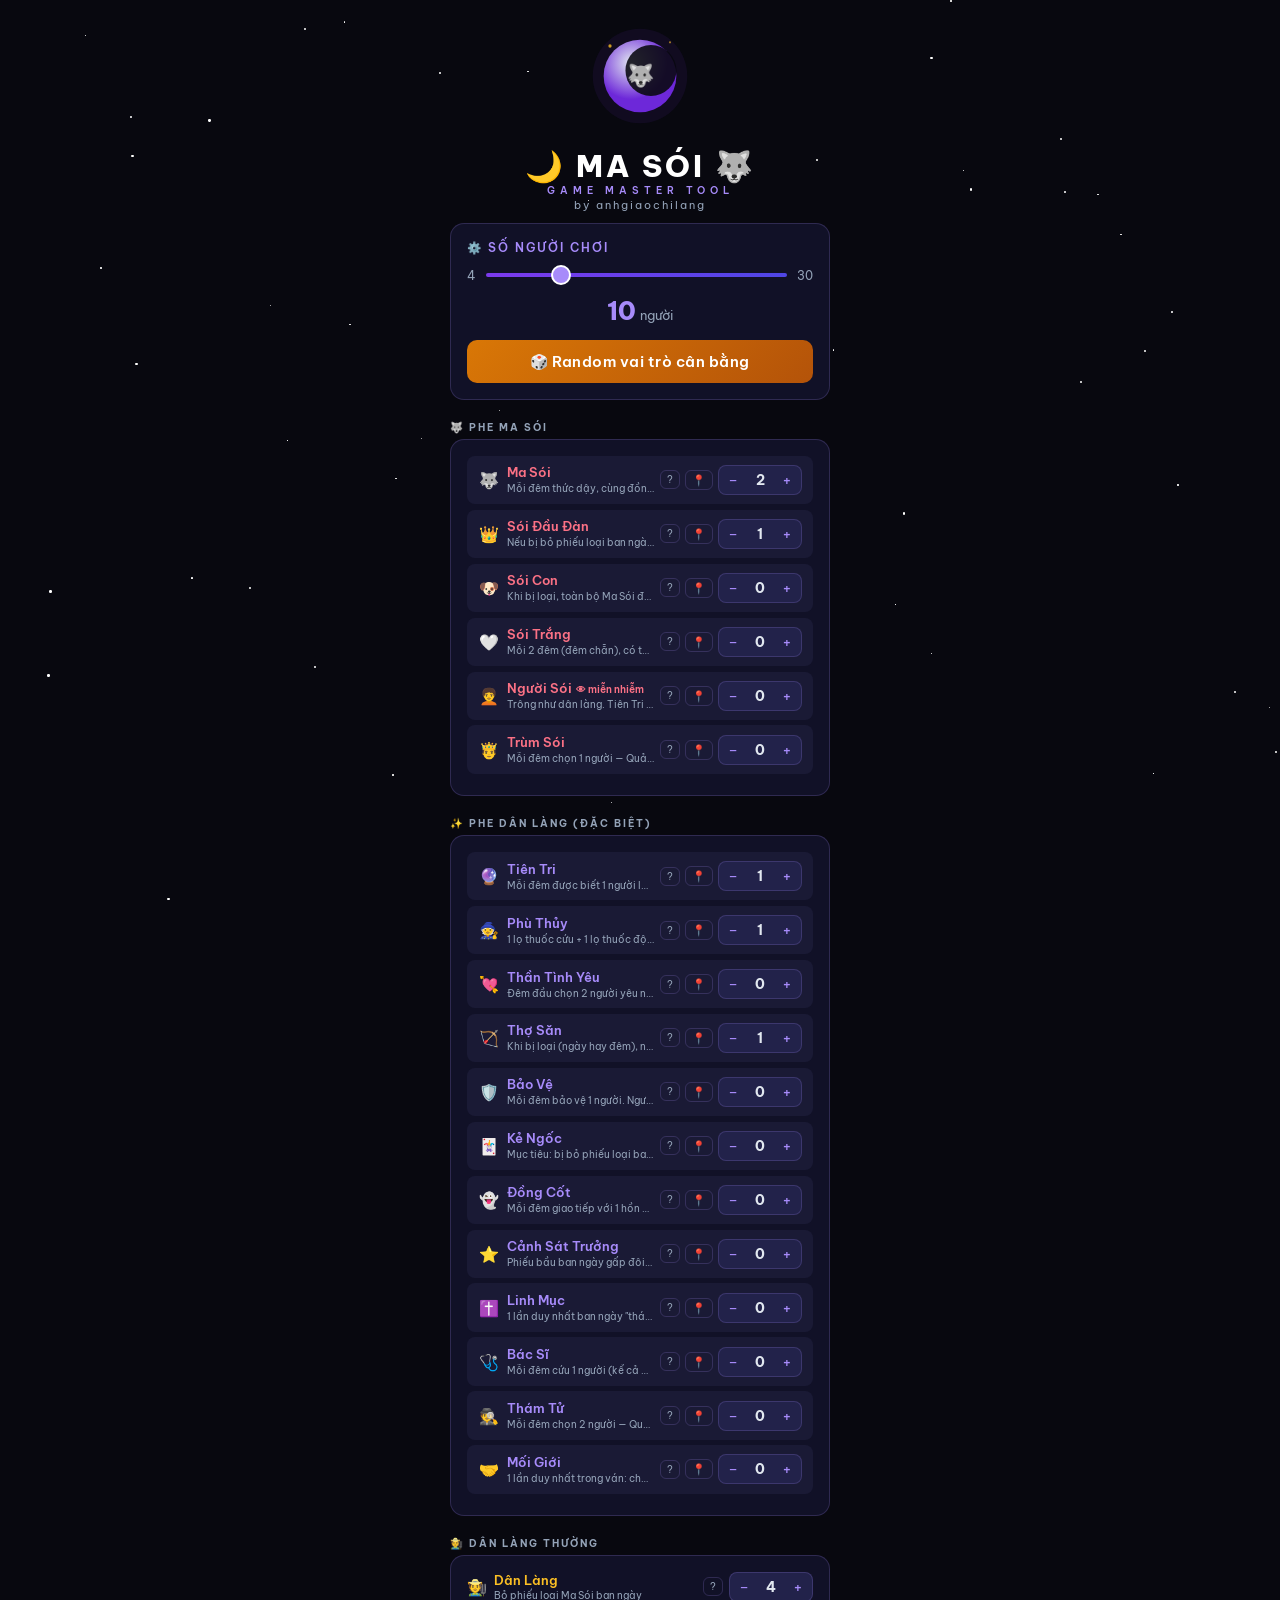
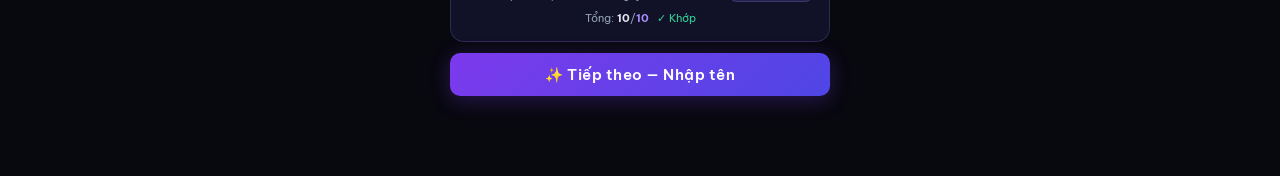
==== index.html @ 7b41b1ce "feat: thêm màn Hồi Ký — xem lại toàn bộ diễn biến sau ván đấu - Thêm nút "📖 Xem lại câu chuyện" trên" ====
<!DOCTYPE html>
<html lang="vi">
<head>
<meta charset="UTF-8">
<meta name="viewport" content="width=device-width,initial-scale=1,user-scalable=no">
<title>Ma Sói - anhgiaochilang</title>
<link rel="stylesheet" href="css/main.css">
</head>
<body>
<div id="stars"></div>
<div class="toast" id="toast"></div>

<!-- ROLE POPUP -->
<div class="popup-overlay" id="role-popup" style="display:none" onclick="if(event.target===this){this.style.display='none';}">
  <div class="popup-box">
    <div class="popup-head">
      <div class="popup-emoji" id="pp-emoji"></div>
      <div class="popup-rname" id="pp-name"></div>
      <span class="popup-team" id="pp-team"></span>
    </div>
    <div class="popup-body">
      <div class="popup-desc" id="pp-desc"></div>
      <div class="popup-tip" id="pp-tip"></div>
    </div>
    <button class="popup-close" onclick="document.getElementById('role-popup').style.display='none'">✕ Đóng</button>
  </div>
</div>

<!-- SHERIFF BADGE POPUP -->
<div class="hunter-popup" id="sheriff-popup" style="display:none">
  <div class="hunter-box">
    <div class="hunter-hd">
      <div style="font-size:2rem">⭐</div>
      <div style="font-weight:700;font-size:1rem;color:var(--gold);margin:.3rem 0">Cảnh Sát Trưởng hi sinh!</div>
      <div style="font-size:.8rem;color:var(--muted)">Chọn người nhận lại huy hiệu Cảnh Sát Trưởng.</div>
    </div>
    <div style="padding:.8rem">
      <div class="picker-label">Trao huy hiệu cho:</div>
      <div id="sheriff-list"></div>
      <button class="btn btn-secondary" style="margin-top:.4rem;font-size:.84rem" onclick="sheriffSkipPass()">— Thu hồi huy hiệu</button>
    </div>
  </div>
</div>

<!-- HUNTER/ALPHA POPUP -->
<div class="hunter-popup" id="hunter-popup" style="display:none">
  <div class="hunter-box">
    <div class="hunter-hd">
      <div style="font-size:2rem" id="hunter-icon">🏹</div>
      <div style="font-weight:700;font-size:1rem;color:var(--rose);margin:.3rem 0" id="hunter-title"></div>
      <div style="font-size:.8rem;color:var(--muted)" id="hunter-sub"></div>
    </div>
    <div style="padding:.8rem">
      <div class="picker-label" id="hunter-pick-label">Chọn người muốn bắn:</div>
      <div id="hunter-list"></div>
      <button class="btn btn-secondary" style="margin-top:.4rem;font-size:.84rem" onclick="hunterSkip()">— Không chọn ai</button>
    </div>
  </div>
</div>

<!-- HOME -->
<div class="screen active" id="s-home">
  <div class="moon-wrap">
    <svg viewBox="0 0 110 110" xmlns="http://www.w3.org/2000/svg">
      <defs><radialGradient id="mg" cx="38%" cy="32%"><stop offset="0%" stop-color="#e2e8f0"/><stop offset="100%" stop-color="#6d28d9"/></radialGradient></defs>
      <circle cx="55" cy="55" r="52" fill="rgba(124,58,237,.08)"/>
      <circle cx="55" cy="55" r="40" fill="url(#mg)"/>
      <circle cx="67" cy="49" r="28" fill="#08080f" opacity=".88"/>
      <text x="55" y="63" text-anchor="middle" font-size="24">🐺</text>
      <circle cx="22" cy="22" r="1.8" fill="#fbbf24" opacity=".8"/>
      <circle cx="88" cy="18" r="1.2" fill="#fbbf24" opacity=".6"/>
    </svg>
  </div>
  <div class="logo-wrap">
    <div class="logo-main">🌙 MA SÓI 🐺</div>
    <div class="logo-sub">GAME MASTER TOOL</div>
    <div class="logo-tag">by anhgiaochilang</div>
  </div>
  <div style="height:.5rem"></div>
  <div class="card">
    <div class="card-hd">⚙️ Số người chơi</div>
    <div class="slider-wrap">
      <span style="font-size:.78rem;color:var(--muted)">4</span>
      <input type="range" min="4" max="30" value="10" id="sl-total">
      <span style="font-size:.78rem;color:var(--muted)">30</span>
    </div>
    <div style="text-align:center;margin-bottom:.3rem">
      <span style="font-size:1.55rem;font-weight:800;color:var(--acc)" id="total-disp">10</span>
      <span style="color:var(--muted);font-size:.84rem"> người</span>
    </div>
    <button class="btn btn-gold" style="margin-top:.5rem" onclick="randomRoles()">🎲 Random vai trò cân bằng</button>
  </div>
  <div class="sect-label">🐺 Phe Ma Sói</div>
  <div class="card" id="wolf-section"></div>
  <div class="sect-label">✨ Phe Dân Làng (Đặc biệt)</div>
  <div class="card" id="village-section"></div>
  <div class="sect-label">🧑‍🌾 Dân Làng thường</div>
  <div class="card">
    <div style="display:flex;align-items:center;justify-content:space-between">
      <div style="display:flex;align-items:center;gap:7px">
        <span style="font-size:1rem">🧑‍🌾</span>
        <div><div style="font-size:.84rem;font-weight:600;color:var(--gold)">Dân Làng</div><div style="font-size:.65rem;color:var(--muted)">Bỏ phiếu loại Ma Sói ban ngày</div></div>
      </div>
      <div style="display:flex;align-items:center;gap:6px">
        <button class="info-btn" onclick="openRolePopup('villager')">?</button>
        <div class="num-ctrl"><button onclick="chVil(-1)">−</button><span id="rc-villager">6</span><button onclick="chVil(1)">+</button></div>
      </div>
    </div>
    <div style="margin-top:.55rem;font-size:.7rem;color:var(--muted);text-align:center">
      Tổng: <span id="total-check" style="color:var(--text);font-weight:700">10</span>/<span id="total-max" style="color:var(--acc);font-weight:700">10</span>
      <span id="total-ok" style="margin-left:5px;color:var(--teal)">✓ Khớp</span>
    </div>
  </div>
  <div id="role-warn" style="font-size:.76rem;color:var(--rose);margin-bottom:.5rem;display:none;text-align:center">⚠️ Tổng vai không khớp số người!</div>
  <div style="width:100%;max-width:380px">
    <button class="btn btn-primary" onclick="goSetupPlayers()">✨ Tiếp theo — Nhập tên</button>
  </div>
</div>

<!-- PLAYERS -->
<div class="screen" id="s-players">
  <div class="logo-wrap" style="margin-bottom:.4rem">
    <div class="logo-main" style="font-size:1.4rem">Nhập Tên Người Chơi</div>
    <div class="logo-tag">by anhgiaochilang</div>
  </div>
  <div class="card" id="saved-players-card" style="display:none">
    <div class="card-hd">💾 Người chơi đã lưu</div>
    <div id="saved-chips" style="margin-bottom:.5rem"></div>
    <div style="display:flex;gap:.5rem">
      <button class="btn btn-secondary btn-sm" style="flex:1" onclick="clearNameInputs()">🗑 Làm mới</button>
    </div>
  </div>
  <div id="name-inputs" style="width:100%;max-width:380px"></div>
  <div style="width:100%;max-width:380px;display:flex;flex-direction:column;gap:.45rem">
    <button class="btn btn-primary" onclick="startGame()">🎲 Phát bài ngẫu nhiên</button>
    <button class="btn btn-secondary" onclick="goScreen('s-home')">← Quay lại</button>
  </div>
</div>

<!-- DEAL -->
<div class="screen" id="s-deal">
  <div class="logo-wrap">
    <div class="logo-main" style="font-size:1.3rem">Phát Bài Bí Mật</div>
    <div class="logo-tag">by anhgiaochilang</div>
  </div>
  <div id="deal-info" style="color:var(--muted);font-size:.84rem;margin:.4rem 0;text-align:center;max-width:340px;line-height:1.5"></div>
  <div class="card-3d" id="c3d" onclick="flipCard()">
    <div class="card-inner">
      <div class="card-face card-front-face"><div class="cf-symbol">🌙</div><div class="cf-hint">BẤM ĐỂ XEM</div></div>
      <div class="card-face card-back-face">
        <div class="cb-emoji" id="c-emoji"></div>
        <div class="cb-name" id="c-rname"></div>
        <div class="cb-team" id="c-rteam"></div>
        <div class="cb-desc" id="c-rdesc"></div>
      </div>
    </div>
  </div>
  <div style="font-size:.74rem;color:var(--muted);text-align:center;margin-bottom:.7rem">👆 Che màn hình rồi bấm xem</div>
  <div style="width:100%;max-width:380px;display:flex;flex-direction:column;gap:.45rem">
    <button class="btn btn-secondary" id="btn-next-deal" onclick="nextDeal()" style="display:none">Người tiếp theo →</button>
    <button class="btn btn-primary" id="btn-start-night" onclick="startNight()" style="display:none">🌙 Bắt đầu đêm đầu tiên</button>
  </div>
</div>

<!-- NIGHT -->
<div class="screen" id="s-night">
  <div class="logo-wrap">
    <div class="logo-main" style="font-size:1.3rem">🌙 Đêm thứ <span id="night-round-num">1</span></div>
    <div class="logo-tag">by anhgiaochilang</div>
  </div>
  <div class="info-box" style="margin-top:.3rem">
    <strong style="color:var(--acc);font-size:.72rem;letter-spacing:1px">THỨ TỰ GỌI DẬY</strong>
    <div id="night-order" style="margin-top:.4rem"></div>
  </div>
  <div class="phase-banner">
    <div class="phase-icon" id="ni-icon">😴</div>
    <div class="phase-name" id="ni-name">Tất cả nhắm mắt</div>
    <div class="phase-step" id="ni-step">Bước 1</div>
  </div>
  <div class="info-box" id="ni-action" style="font-size:.86rem;line-height:1.65;text-align:center"></div>
  <div id="night-picker-area" style="width:100%;max-width:380px"></div>
  <div style="width:100%;max-width:380px;margin-top:.3rem;display:flex;flex-direction:column;gap:.4rem">
    <button class="btn btn-primary" id="ni-btn" onclick="nightNext()">Tiếp theo →</button>
    <div style="display:flex;gap:.5rem">
      <button class="btn btn-secondary" id="ni-back-btn" onclick="nightBack()" style="display:none;flex:1;padding:.55rem .5rem;font-size:.82rem">← Trước</button>
      <button class="btn btn-secondary" id="ni-skip-btn" onclick="nightSkip()" style="display:none;flex:1;padding:.55rem .5rem;font-size:.82rem">⏭ Bỏ qua</button>
    </div>
  </div>
</div>

<!-- DAY -->
<div class="screen" id="s-day">
  <div class="logo-wrap">
    <div class="logo-main" style="font-size:1.3rem">☀️ Ban Ngày — Vòng <span id="day-round">1</span></div>
    <div class="logo-tag">by anhgiaochilang</div>
  </div>
  <div id="night-result-box" class="card" style="display:none;border-color:rgba(251,113,133,.3);background:rgba(251,113,133,.04)">
    <div class="card-hd" style="color:var(--rose)">💀 Kết quả đêm qua</div>
    <div id="night-result-content"></div>
  </div>
  <!-- Priest -->
  <div class="card" id="priest-card" style="display:none;border-color:rgba(167,139,250,.4);background:rgba(167,139,250,.04)">
    <div class="card-hd" style="color:var(--acc)">✝️ Linh Mục — Quyền năng ban ngày</div>
    <div style="font-size:.82rem;color:var(--muted);margin-bottom:.7rem;line-height:1.6">Chọn 1 người để thánh hóa. Nếu là Ma Sói → bị loại ngay! Nếu không phải → quyền năng tiêu hao. <strong style="color:var(--rose)">Chỉ 1 lần!</strong></div>
    <div id="priest-picker"></div>
    <button class="btn btn-secondary" style="margin-top:.4rem;font-size:.84rem" onclick="priestSkip()">— Không dùng hôm nay</button>
  </div>
  <!-- Timer -->
  <div class="card">
    <div class="card-hd">⏱️ Thảo luận</div>
    <div class="timer-ring">
      <svg width="90" height="90" viewBox="0 0 90 90">
        <circle cx="45" cy="45" r="38" stroke="rgba(167,139,250,.15)" stroke-width="7" fill="none"/>
        <circle cx="45" cy="45" r="38" stroke="#a78bfa" stroke-width="7" fill="none" stroke-dasharray="239" stroke-dashoffset="0" id="tcircle" stroke-linecap="round"/>
      </svg>
      <div class="timer-text" id="ttext">3:00</div>
    </div>
    <div class="btn-row" style="margin-top:.5rem">
      <button class="btn btn-secondary btn-sm" onclick="setTimer(60)">1p</button>
      <button class="btn btn-secondary btn-sm" onclick="setTimer(120)">2p</button>
      <button class="btn btn-secondary btn-sm" onclick="setTimer(180)">3p</button>
      <button class="btn btn-secondary btn-sm" onclick="setTimer(300)">5p</button>
      <button class="btn btn-secondary btn-sm" onclick="toggleTimer()">▶/⏸</button>
    </div>
  </div>
  <!-- Vote -->
  <div class="card">
    <div class="card-hd">🗳️ Bỏ phiếu treo cổ</div>
    <table class="vote-table" id="vote-table"></table>
    <div style="font-size:.7rem;color:var(--muted);margin-bottom:.4rem;text-align:center">Quản trò đếm tay và nhập số phiếu</div>
    <div id="sheriff-vote-note" style="display:none;font-size:.7rem;color:var(--gold);margin-bottom:.5rem;text-align:center;background:rgba(251,191,36,.08);border-radius:6px;padding:.35rem .6rem">⭐ Cảnh Sát Trưởng có <strong>phiếu đôi</strong> — nhân đôi số phiếu khi tính kết quả</div>
    <button class="btn btn-danger" onclick="showVoteResult()">⚡ Xem kết quả & Treo cổ</button>
  </div>
  <div class="card" id="vote-result-card" style="display:none">
    <div class="card-hd" style="color:var(--rose)">📊 Kết quả bỏ phiếu</div>
    <div id="vote-result-list"></div>
    <div id="vote-execute-section" style="margin-top:.55rem;display:none">
      <div style="font-size:.83rem;color:var(--rose);font-weight:600;margin-bottom:.5rem;text-align:center" id="vote-execute-label"></div>
      <button class="btn btn-danger" onclick="executeVote()">🪢 Xác nhận treo cổ</button>
      <button class="btn btn-secondary" style="margin-top:.4rem;font-size:.83rem" onclick="noExecution()">🕊️ Không treo cổ ai (hoà)</button>
    </div>
  </div>
  <div style="width:100%;max-width:380px;margin-bottom:1rem">
    <button class="btn btn-secondary" onclick="startNight()">🌙 Sang đêm tiếp theo</button>
  </div>
</div>

<!-- STATUS -->
<div class="screen" id="s-status">
  <div class="logo-wrap">
    <div class="logo-main" style="font-size:1.3rem">📋 Danh Sách</div>
    <div class="logo-tag">by anhgiaochilang</div>
  </div>
  <div id="p-list" style="width:100%;max-width:380px;margin-top:.5rem"></div>
  <div style="width:100%;max-width:380px;margin-bottom:1rem">
    <button class="btn btn-secondary" onclick="goBack()">← Quay lại</button>
  </div>
</div>

<!-- HISTORY -->
<div class="screen" id="s-history">
  <div class="logo-wrap">
    <div class="logo-main" style="font-size:1.3rem">📜 Lịch Sử Ván</div>
    <div class="logo-tag">by anhgiaochilang</div>
  </div>
  <div id="history-content" style="width:100%;max-width:380px;margin-top:.5rem"></div>
  <div style="width:100%;max-width:380px;margin-bottom:1rem">
    <button class="btn btn-secondary" onclick="goBack()">← Quay lại</button>
  </div>
</div>

<!-- WIN -->
<div class="screen" id="s-win">
  <div style="flex:1;display:flex;flex-direction:column;align-items:center;justify-content:center;width:100%;gap:.5rem">
    <div class="win-emoji" id="win-emoji">🎉</div>
    <div class="win-title" id="win-title">DÂN LÀNG THẮNG!</div>
    <div class="win-sub" id="win-sub"></div>
    <div style="height:1.5rem"></div>
    <div style="width:100%;max-width:380px;display:flex;flex-direction:column;gap:.45rem">
      <button class="btn btn-primary" onclick="fullReset()">🔄 Chơi ván mới</button>
      <button class="btn btn-secondary" onclick="showRecap()">📖 Xem lại câu chuyện</button>
      <button class="btn btn-secondary" onclick="goBack()">← Quay lại</button>
    </div>
    <div style="font-size:.62rem;color:var(--muted);margin-top:.5rem;letter-spacing:1px">MA SÓI · by anhgiaochilang</div>
  </div>
</div>

<!-- RECAP -->
<div class="screen" id="s-recap">
  <div class="logo-wrap">
    <div class="logo-main" style="font-size:1.3rem">📖 Hồi Ký Ván Đấu</div>
    <div class="logo-tag">by anhgiaochilang</div>
  </div>
  <div id="recap-content" style="width:100%;max-width:380px;margin-top:.5rem"></div>
  <div style="width:100%;max-width:380px;margin-bottom:1rem">
    <button class="btn btn-secondary" onclick="goBack()">← Quay lại</button>
  </div>
</div>

<div id="fnav">
  <button class="btn btn-secondary btn-sm" onclick="showStatus()" style="flex:1;max-width:130px">📋 DS</button>
  <button class="btn btn-secondary btn-sm" onclick="showHistory()" style="flex:1;max-width:130px">📜 LS</button>
  <button class="btn btn-secondary btn-sm" onclick="checkWin()" style="flex:1;max-width:130px">🏆?</button>
</div>

<script type="module" src="js/main.js"></script>
</body>
</html>
---- css/main.css ----
@import url('https://fonts.googleapis.com/css2?family=Be+Vietnam+Pro:wght@300;400;500;600;700;800&display=swap');
*{box-sizing:border-box;margin:0;padding:0;-webkit-tap-highlight-color:transparent;}
:root{
  --bg:#08080f;--surf:#111127;--surf2:#1a1a35;--surf3:#22224a;
  --acc:#a78bfa;--acc2:#818cf8;--gold:#fbbf24;--rose:#fb7185;
  --teal:#34d399;--sky:#60a5fa;--text:#e2e8f0;--muted:#94a3b8;
  --border:rgba(167,139,250,0.2);--glow:rgba(167,139,250,0.12);
  --r:14px;--r2:10px;
}
body{background:var(--bg);color:var(--text);font-family:'Be Vietnam Pro',sans-serif;min-height:100vh;overflow-x:hidden;}
#stars{position:fixed;inset:0;pointer-events:none;z-index:0;}
.star{position:absolute;background:#fff;border-radius:50%;animation:tw 3s infinite;}
@keyframes tw{0%,100%{opacity:.2}50%{opacity:.9}}
.screen{display:none;min-height:100vh;position:relative;z-index:1;padding:1rem 1rem 5rem;}
.screen.active{display:flex;flex-direction:column;align-items:center;}
.logo-wrap{text-align:center;margin:1rem 0 .2rem;}
.logo-main{font-size:1.9rem;font-weight:800;letter-spacing:3px;color:#fff;line-height:1;}
.logo-sub{font-size:.62rem;letter-spacing:5px;color:var(--acc);margin-top:2px;font-weight:600;}
.logo-tag{font-size:.68rem;color:var(--muted);letter-spacing:2px;margin-top:1px;}
.moon-wrap{width:100px;height:100px;margin:.6rem auto;}
.moon-wrap svg{width:100%;height:100%;}
.card{background:var(--surf);border:1px solid var(--border);border-radius:var(--r);padding:1rem;width:100%;max-width:380px;margin-bottom:.7rem;}
.card-hd{font-size:.72rem;font-weight:600;color:var(--acc);letter-spacing:2px;text-transform:uppercase;margin-bottom:.8rem;display:flex;align-items:center;gap:6px;}
.btn{width:100%;padding:.75rem;border:none;border-radius:var(--r2);font-family:'Be Vietnam Pro',sans-serif;font-size:.92rem;font-weight:600;cursor:pointer;transition:all .18s;letter-spacing:.5px;}
.btn-primary{background:linear-gradient(135deg,#7c3aed,#4f46e5);color:#fff;box-shadow:0 4px 20px rgba(124,58,237,.3);}
.btn-primary:active{transform:scale(.97);}
.btn-secondary{background:var(--surf2);color:var(--acc);border:1px solid var(--border);}
.btn-secondary:active{background:var(--surf3);}
.btn-danger{background:linear-gradient(135deg,#be123c,#9f1239);color:#fff;}
.btn-gold{background:linear-gradient(135deg,#d97706,#b45309);color:#fff;}
.btn-sm{padding:.42rem .8rem;font-size:.78rem;border-radius:8px;width:auto;}
.btn-row{display:flex;gap:.5rem;width:100%;max-width:380px;}
.btn-row .btn{flex:1;}
.slider-wrap{display:flex;align-items:center;gap:10px;margin-bottom:.8rem;}
input[type=range]{flex:1;-webkit-appearance:none;height:4px;border-radius:2px;background:linear-gradient(to right,#7c3aed,#4f46e5);outline:none;}
input[type=range]::-webkit-slider-thumb{-webkit-appearance:none;width:20px;height:20px;border-radius:50%;background:#a78bfa;cursor:pointer;border:2px solid #fff;}
.num-row{display:flex;align-items:center;justify-content:space-between;padding:.48rem .6rem;background:var(--surf2);border-radius:8px;margin-bottom:.35rem;border:1px solid transparent;gap:6px;}
.num-row.pinned{border-color:rgba(251,191,36,.3);background:rgba(251,191,36,.05);}
.num-left{display:flex;align-items:center;gap:7px;flex:1;min-width:0;}
.num-emoji{font-size:1rem;width:22px;text-align:center;flex-shrink:0;}
.num-label-wrap{flex:1;min-width:0;}
.num-label{font-size:.84rem;font-weight:600;white-space:nowrap;overflow:hidden;text-overflow:ellipsis;}
.num-desc{font-size:.65rem;color:var(--muted);margin-top:1px;white-space:nowrap;overflow:hidden;text-overflow:ellipsis;}
.num-ctrl{display:flex;align-items:center;background:var(--surf3);border-radius:8px;overflow:hidden;border:1px solid var(--border);flex-shrink:0;}
.num-ctrl button{background:none;border:none;color:var(--acc);font-size:1rem;width:28px;height:28px;cursor:pointer;font-family:'Be Vietnam Pro',sans-serif;}
.num-ctrl button:active{background:var(--glow);}
.num-ctrl span{width:26px;text-align:center;font-weight:700;font-size:.88rem;}
.pin-btn{background:none;border:1px solid var(--border);border-radius:6px;font-size:.68rem;padding:2px 6px;cursor:pointer;font-family:'Be Vietnam Pro',sans-serif;color:var(--muted);flex-shrink:0;}
.pin-btn.active{border-color:var(--gold);color:var(--gold);background:rgba(251,191,36,.08);}
.info-btn{background:none;border:1px solid var(--border);border-radius:6px;color:var(--muted);font-size:.65rem;padding:2px 6px;cursor:pointer;font-family:'Be Vietnam Pro',sans-serif;flex-shrink:0;}
.sect-label{font-size:.65rem;font-weight:700;letter-spacing:2px;text-transform:uppercase;color:var(--muted);margin:.6rem 0 .3rem;width:100%;max-width:380px;}
.card-3d{perspective:900px;width:200px;height:280px;margin:.6rem auto;cursor:pointer;}
.card-inner{position:relative;width:100%;height:100%;transform-style:preserve-3d;transition:transform .65s cubic-bezier(.4,0,.2,1);}
.card-3d.flipped .card-inner{transform:rotateY(180deg);}
.card-face{position:absolute;inset:0;backface-visibility:hidden;border-radius:18px;display:flex;flex-direction:column;align-items:center;justify-content:center;gap:.6rem;padding:1rem;}
.card-front-face{background:linear-gradient(160deg,#1e1b4b,#312e81);border:2px solid var(--acc2);}
.card-back-face{background:linear-gradient(160deg,#1a0a2e,#2d1254);border:3px solid var(--acc);transform:rotateY(180deg);}
.cf-symbol{font-size:4rem;opacity:.2;}
.cf-hint{font-size:.8rem;color:var(--acc2);letter-spacing:3px;font-weight:700;}
.cb-emoji{font-size:5rem;line-height:1;}
.cb-name{font-size:1.4rem;font-weight:800;letter-spacing:1px;color:#fff;text-align:center;}
.cb-team{font-size:.72rem;font-weight:600;padding:3px 12px;border-radius:20px;margin-top:.2rem;}
.cb-desc{font-size:.72rem;color:rgba(255,255,255,.7);text-align:center;line-height:1.5;}
.night-step{display:flex;align-items:center;gap:7px;padding:.42rem .65rem;background:var(--surf2);border-radius:8px;margin-bottom:.3rem;border:1px solid var(--border);}
.step-num{width:20px;height:20px;border-radius:50%;background:var(--surf3);border:1px solid var(--acc);display:flex;align-items:center;justify-content:center;font-size:.65rem;font-weight:700;color:var(--acc);flex-shrink:0;}
.phase-banner{text-align:center;margin:.4rem 0;width:100%;max-width:380px;}
.phase-icon{font-size:2.2rem;margin-bottom:.2rem;}
.phase-name{font-size:1.05rem;font-weight:700;color:var(--acc);letter-spacing:1px;}
.phase-step{color:var(--muted);font-size:.72rem;margin-top:2px;}
.info-box{background:rgba(167,139,250,.07);border:1px solid rgba(167,139,250,.18);border-radius:10px;padding:.7rem .9rem;width:100%;max-width:380px;margin-bottom:.6rem;font-size:.84rem;line-height:1.65;}
.timer-ring{position:relative;width:90px;height:90px;margin:.4rem auto;}
.timer-ring svg{transform:rotate(-90deg);}
.timer-text{position:absolute;top:50%;left:50%;transform:translate(-50%,-50%);font-size:1.35rem;font-weight:700;color:var(--gold);}
.toast{position:fixed;bottom:5rem;left:50%;transform:translateX(-50%);background:var(--surf2);border:1px solid var(--acc);color:var(--text);padding:.6rem 1.3rem;border-radius:12px;font-size:.84rem;z-index:9999;display:none;text-align:center;max-width:92%;box-shadow:0 0 20px var(--glow);animation:toastIn .25s ease;}
@keyframes toastIn{from{opacity:0;transform:translateX(-50%) translateY(8px)}}
.win-emoji{font-size:5rem;text-align:center;animation:bob 1s infinite alternate;}
@keyframes bob{to{transform:translateY(-8px)}}
.win-title{font-size:1.55rem;font-weight:800;text-align:center;color:#fff;margin:.4rem 0;}
.win-sub{color:var(--muted);font-size:.84rem;text-align:center;}
.popup-overlay{position:fixed;inset:0;background:rgba(0,0,0,.82);z-index:500;display:flex;align-items:center;justify-content:center;padding:1rem;animation:fadeIn .2s ease;}
@keyframes fadeIn{from{opacity:0}}
.popup-box{background:var(--surf);border:1px solid var(--border);border-radius:var(--r);width:100%;max-width:350px;overflow:hidden;animation:slideUp .25s ease;max-height:90vh;overflow-y:auto;}
@keyframes slideUp{from{transform:translateY(18px);opacity:0}}
.popup-head{padding:1.3rem 1rem .9rem;text-align:center;border-bottom:1px solid var(--border);}
.popup-emoji{font-size:2.8rem;margin-bottom:.3rem;}
.popup-rname{font-size:1.1rem;font-weight:700;color:#fff;margin-bottom:.3rem;}
.popup-team{font-size:.68rem;font-weight:600;letter-spacing:2px;padding:3px 12px;border-radius:20px;display:inline-block;}
.popup-body{padding:.9rem .9rem .4rem;}
.popup-desc{font-size:.86rem;line-height:1.8;color:var(--text);}
.popup-tip{margin-top:.7rem;background:rgba(167,139,250,.08);border:1px solid rgba(167,139,250,.18);border-radius:8px;padding:.6rem .8rem;font-size:.76rem;color:var(--muted);line-height:1.65;}
.popup-close{display:block;width:100%;padding:.72rem;background:var(--surf2);border:none;border-top:1px solid var(--border);color:var(--acc);font-family:'Be Vietnam Pro',sans-serif;font-size:.88rem;font-weight:600;cursor:pointer;}
.picker-section{width:100%;max-width:380px;margin-bottom:.5rem;}
.picker-label{font-size:.7rem;color:var(--muted);letter-spacing:1px;text-transform:uppercase;margin-bottom:.4rem;font-weight:600;}
.victim-btn{display:flex;align-items:center;gap:9px;width:100%;padding:.6rem .85rem;background:var(--surf2);border:1px solid var(--border);border-radius:10px;margin-bottom:.3rem;cursor:pointer;font-family:'Be Vietnam Pro',sans-serif;color:var(--text);font-size:.88rem;font-weight:500;transition:all .15s;}
.victim-btn:active{transform:scale(.98);}
.victim-btn.sel-red{border-color:var(--rose);background:rgba(251,113,133,.12);color:var(--rose);}
.victim-btn.sel-teal{border-color:var(--teal);background:rgba(52,211,153,.1);color:var(--teal);}
.victim-btn.sel-sky{border-color:var(--sky);background:rgba(96,165,250,.1);color:var(--sky);}
.victim-btn.sel-acc{border-color:var(--acc);background:rgba(167,139,250,.12);color:var(--acc);}
.v-emoji{font-size:.95rem;width:24px;text-align:center;}
.v-name{flex:1;text-align:left;}
.v-check{font-size:.85rem;opacity:0;}
.victim-btn[class*="sel-"] .v-check{opacity:1;}
.vote-table{width:100%;border-collapse:collapse;margin-bottom:.7rem;}
.vote-table tr{border-bottom:1px solid var(--border);}
.vote-table tr:last-child{border-bottom:none;}
.vote-table td{padding:.48rem .3rem;font-size:.86rem;}
.vote-table td:first-child{width:28px;text-align:center;}
.vote-input-wrap{display:flex;align-items:center;background:var(--surf3);border-radius:8px;border:1px solid var(--border);overflow:hidden;}
.vote-input-wrap button{background:none;border:none;color:var(--acc);font-size:.95rem;width:28px;height:28px;cursor:pointer;font-family:'Be Vietnam Pro',sans-serif;}
.vote-input-wrap span{flex:1;text-align:center;font-weight:700;font-size:.88rem;}
.vote-result-row{display:flex;align-items:center;gap:8px;padding:.5rem .65rem;border-radius:10px;margin-bottom:.32rem;}
.vote-result-row.top{background:rgba(251,113,133,.1);border:1px solid rgba(251,113,133,.3);}
.vote-result-row.normal{background:var(--surf2);border:1px solid var(--border);}
.vote-bar-wrap{width:44px;height:5px;background:var(--surf3);border-radius:3px;overflow:hidden;flex-shrink:0;}
.vote-bar{height:100%;border-radius:3px;transition:width .4s;}
.player-item{display:flex;align-items:center;gap:8px;padding:.5rem .75rem;background:var(--surf);border:1px solid var(--border);border-radius:10px;margin-bottom:.35rem;}
.player-item.dead{opacity:.35;filter:grayscale(1);}
.p-avatar{width:32px;height:32px;border-radius:50%;display:flex;align-items:center;justify-content:center;font-size:.95rem;border:1px solid var(--border);background:var(--surf2);flex-shrink:0;}
.p-name{flex:1;font-weight:600;font-size:.88rem;}
.p-role{font-size:.65rem;padding:2px 7px;border-radius:20px;background:var(--surf3);color:var(--muted);border:1px solid var(--border);}
.p-kill{background:none;border:none;cursor:pointer;font-size:.9rem;padding:4px;border-radius:6px;color:var(--text);}
.result-row{display:flex;align-items:flex-start;gap:8px;padding:.48rem .65rem;border-radius:8px;margin-bottom:.3rem;font-size:.83rem;line-height:1.55;}
.result-row.dead-row{background:rgba(251,113,133,.07);border:1px solid rgba(251,113,133,.2);}
.result-row.safe-row{background:rgba(52,211,153,.07);border:1px solid rgba(52,211,153,.2);}
.result-row.quiet-row{background:rgba(167,139,250,.07);border:1px solid rgba(167,139,250,.15);}
.hist-round{margin-bottom:.8rem;border:1px solid var(--border);border-radius:10px;overflow:hidden;}
.hist-round-hd{background:var(--surf2);padding:.5rem .8rem;font-size:.78rem;font-weight:600;color:var(--acc);letter-spacing:1px;}
.hist-entry{padding:.4rem .8rem;font-size:.8rem;border-bottom:1px solid rgba(167,139,250,.08);color:var(--text);line-height:1.5;}
.hist-entry:last-child{border-bottom:none;}
.hist-dead{color:var(--rose);}
.hist-safe{color:var(--teal);}
.hist-action{color:var(--muted);}
.saved-player-chip{display:inline-flex;align-items:center;gap:5px;padding:5px 10px;background:var(--surf2);border:1px solid var(--border);border-radius:20px;font-size:.78rem;margin:3px;cursor:pointer;}
.saved-player-chip.sel{border-color:var(--acc);color:var(--acc);}
.hunter-popup{position:fixed;inset:0;background:rgba(0,0,0,.88);z-index:600;display:flex;align-items:center;justify-content:center;padding:1rem;}
.hunter-box{background:var(--surf);border:2px solid var(--rose);border-radius:var(--r);width:100%;max-width:340px;overflow:hidden;animation:slideUp .25s ease;}
.hunter-hd{background:rgba(251,113,133,.1);padding:1rem;text-align:center;border-bottom:1px solid rgba(251,113,133,.2);}
#fnav{display:none;position:fixed;bottom:0;left:0;right:0;z-index:200;flex-direction:row;justify-content:center;gap:.5rem;padding:.55rem 1rem calc(.55rem + env(safe-area-inset-bottom));background:var(--surf);border-top:1px solid var(--border);backdrop-filter:blur(8px);}
.recap-round{margin-bottom:.75rem;border:1px solid var(--border);border-radius:12px;overflow:hidden;}
.recap-night-hd{background:linear-gradient(135deg,rgba(124,58,237,.18),rgba(79,70,229,.1));padding:.55rem 1rem;font-size:.8rem;font-weight:700;color:var(--acc);letter-spacing:1px;}
.recap-reveal-hd{background:linear-gradient(135deg,rgba(251,191,36,.15),rgba(217,119,6,.1));color:var(--gold);}
.recap-day-hd{background:rgba(251,191,36,.06);border-top:1px solid rgba(251,191,36,.12);padding:.4rem 1rem;font-size:.72rem;font-weight:700;color:var(--gold);letter-spacing:1px;}
.recap-event{padding:.4rem 1rem;font-size:.81rem;border-bottom:1px solid rgba(167,139,250,.05);color:var(--text);line-height:1.6;}
.recap-event:last-child{border-bottom:none;}
.recap-bullet{opacity:.4;margin-right:4px;}
.recap-dead{color:var(--rose);}
.recap-miss{color:var(--sky);}
.recap-safe{color:var(--teal);}
.recap-info{color:var(--acc);}
.recap-quiet{color:var(--muted);}
.recap-tag{font-size:.68rem;border-radius:4px;padding:1px 6px;margin-left:4px;font-weight:600;}
.recap-tag-wolf{background:rgba(251,113,133,.15);color:var(--rose);}
.recap-tag-vil{background:rgba(52,211,153,.12);color:var(--teal);}
.inp{width:100%;background:var(--surf2);border:1px solid var(--border);border-radius:8px;padding:.48rem .8rem;color:var(--text);font-family:'Be Vietnam Pro',sans-serif;font-size:.86rem;outline:none;transition:border .2s;margin-bottom:.4rem;}
.inp:focus{border-color:var(--acc);}
.team-wolf{color:var(--rose);}
.team-special{color:var(--acc);}
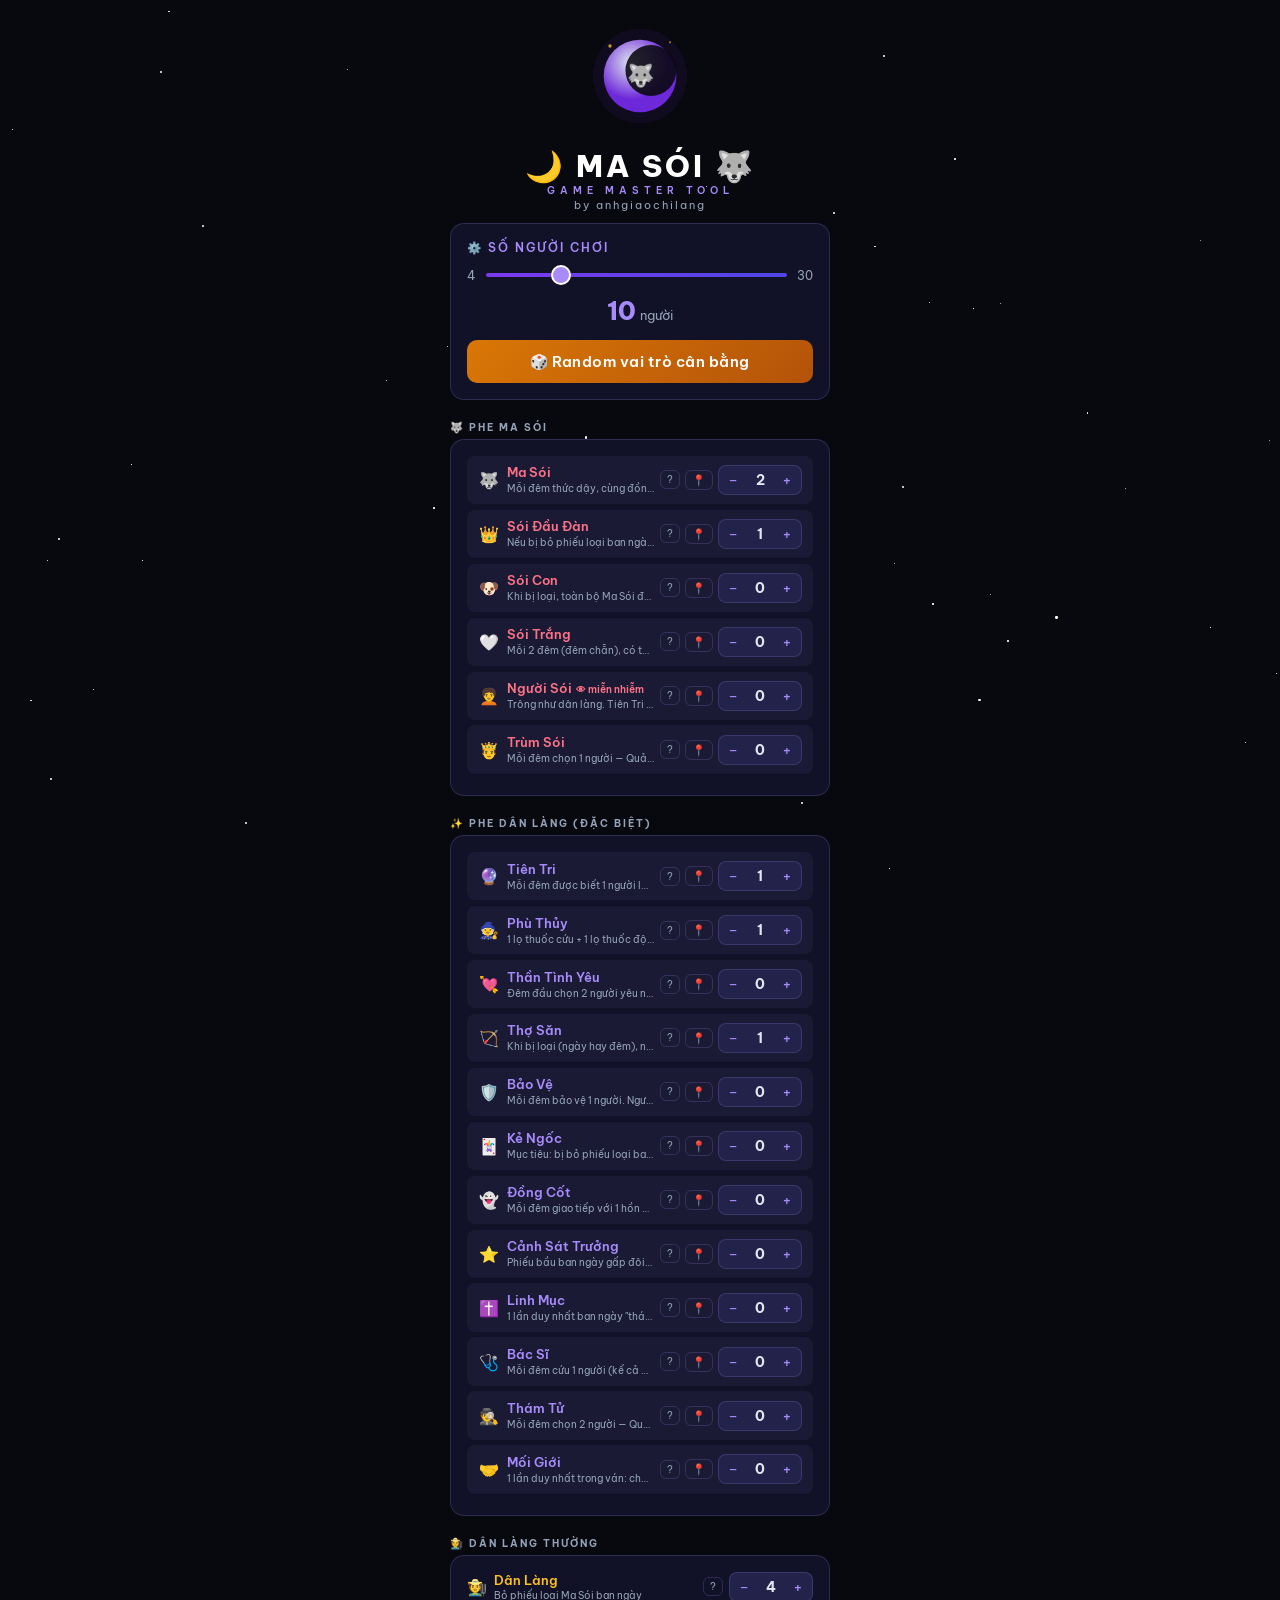
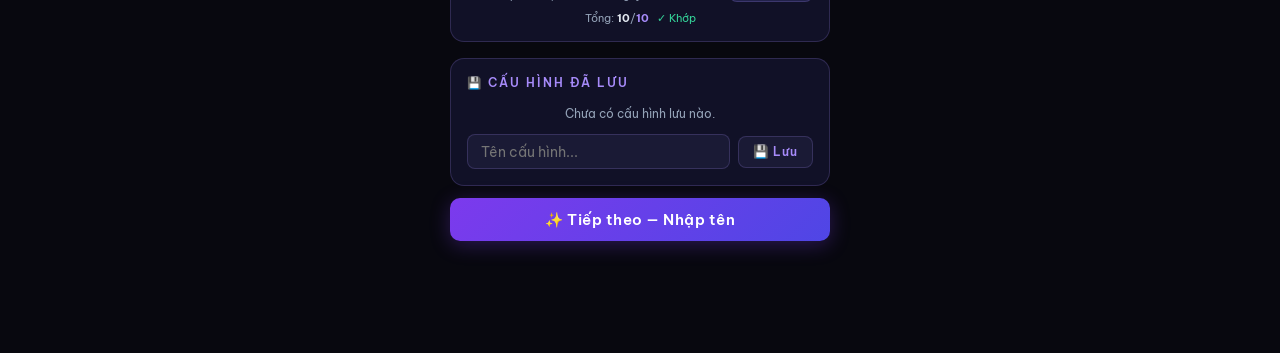
==== commit d86ff941: "feat: PWA installable + HUD phe sói/dân + preset cấu hình ván 1. PWA: manifest.json + sw.js (cache-f" ====
--- a/index.html
+++ b/index.html
@@ -5,6 +5,12 @@
 <meta name="viewport" content="width=device-width,initial-scale=1,user-scalable=no">
 <title>Ma Sói - anhgiaochilang</title>
 <link rel="stylesheet" href="css/main.css">
+<link rel="manifest" href="manifest.json">
+<meta name="theme-color" content="#7c3aed">
+<meta name="apple-mobile-web-app-capable" content="yes">
+<meta name="apple-mobile-web-app-status-bar-style" content="black-translucent">
+<meta name="apple-mobile-web-app-title" content="Ma Sói">
+<link rel="apple-touch-icon" href="icons/icon.svg">
 </head>
 <body>
 <div id="stars"></div>
@@ -112,6 +118,14 @@
     </div>
   </div>
   <div id="role-warn" style="font-size:.76rem;color:var(--rose);margin-bottom:.5rem;display:none;text-align:center">⚠️ Tổng vai không khớp số người!</div>
+  <div class="card" style="margin-top:.3rem">
+    <div class="card-hd">💾 Cấu hình đã lưu</div>
+    <div id="preset-list"></div>
+    <div style="display:flex;gap:.5rem;margin-top:.4rem;align-items:center">
+      <input class="inp" id="preset-name-inp" placeholder="Tên cấu hình..." style="margin:0;flex:1">
+      <button class="btn btn-secondary btn-sm" onclick="savePresetUI()" style="flex-shrink:0;white-space:nowrap;padding:.48rem .9rem">💾 Lưu</button>
+    </div>
+  </div>
   <div style="width:100%;max-width:380px">
     <button class="btn btn-primary" onclick="goSetupPlayers()">✨ Tiếp theo — Nhập tên</button>
   </div>
@@ -298,11 +312,21 @@
 </div>
 
 <div id="fnav">
-  <button class="btn btn-secondary btn-sm" onclick="showStatus()" style="flex:1;max-width:130px">📋 DS</button>
-  <button class="btn btn-secondary btn-sm" onclick="showHistory()" style="flex:1;max-width:130px">📜 LS</button>
-  <button class="btn btn-secondary btn-sm" onclick="checkWin()" style="flex:1;max-width:130px">🏆?</button>
-</div>
-
-<script type="module" src="js/main.js"></script>
+  <div id="fnav-hud">🐺 <span id="hud-wolves" style="color:var(--rose);font-weight:700">—</span> &nbsp;·&nbsp; 👥 <span id="hud-vil" style="color:var(--teal);font-weight:700">—</span> &nbsp;·&nbsp; ✝ <span id="hud-dead" style="font-weight:700">—</span></div>
+  <div style="display:flex;gap:.5rem;justify-content:center">
+    <button class="btn btn-secondary btn-sm" onclick="showStatus()" style="flex:1;max-width:130px">📋 DS</button>
+    <button class="btn btn-secondary btn-sm" onclick="showHistory()" style="flex:1;max-width:130px">📜 LS</button>
+    <button class="btn btn-secondary btn-sm" onclick="checkWin()" style="flex:1;max-width:130px">🏆?</button>
+  </div>
+</div>
+
+<script type="module" src="js/main.js?v=2"></script>
+<script>
+if('serviceWorker' in navigator) {
+  window.addEventListener('load', function() {
+    navigator.serviceWorker.register('./sw.js').catch(function(){});
+  });
+}
+</script>
 </body>
 </html>
--- a/css/main.css
+++ b/css/main.css
@@ -11,7 +11,7 @@
 #stars{position:fixed;inset:0;pointer-events:none;z-index:0;}
 .star{position:absolute;background:#fff;border-radius:50%;animation:tw 3s infinite;}
 @keyframes tw{0%,100%{opacity:.2}50%{opacity:.9}}
-.screen{display:none;min-height:100vh;position:relative;z-index:1;padding:1rem 1rem 5rem;}
+.screen{display:none;min-height:100vh;position:relative;z-index:1;padding:1rem 1rem 7rem;}
 .screen.active{display:flex;flex-direction:column;align-items:center;}
 .logo-wrap{text-align:center;margin:1rem 0 .2rem;}
 .logo-main{font-size:1.9rem;font-weight:800;letter-spacing:3px;color:#fff;line-height:1;}
@@ -136,7 +136,8 @@
 .hunter-popup{position:fixed;inset:0;background:rgba(0,0,0,.88);z-index:600;display:flex;align-items:center;justify-content:center;padding:1rem;}
 .hunter-box{background:var(--surf);border:2px solid var(--rose);border-radius:var(--r);width:100%;max-width:340px;overflow:hidden;animation:slideUp .25s ease;}
 .hunter-hd{background:rgba(251,113,133,.1);padding:1rem;text-align:center;border-bottom:1px solid rgba(251,113,133,.2);}
-#fnav{display:none;position:fixed;bottom:0;left:0;right:0;z-index:200;flex-direction:row;justify-content:center;gap:.5rem;padding:.55rem 1rem calc(.55rem + env(safe-area-inset-bottom));background:var(--surf);border-top:1px solid var(--border);backdrop-filter:blur(8px);}
+#fnav{display:none;position:fixed;bottom:0;left:0;right:0;z-index:200;flex-direction:column;align-items:stretch;gap:.3rem;padding:.5rem 1rem calc(.5rem + env(safe-area-inset-bottom));background:var(--surf);border-top:1px solid var(--border);backdrop-filter:blur(8px);}
+#fnav-hud{text-align:center;font-size:.71rem;color:var(--muted);padding:.12rem 0 .28rem;border-bottom:1px solid rgba(167,139,250,.1);letter-spacing:.3px;}
 .recap-round{margin-bottom:.75rem;border:1px solid var(--border);border-radius:12px;overflow:hidden;}
 .recap-night-hd{background:linear-gradient(135deg,rgba(124,58,237,.18),rgba(79,70,229,.1));padding:.55rem 1rem;font-size:.8rem;font-weight:700;color:var(--acc);letter-spacing:1px;}
 .recap-reveal-hd{background:linear-gradient(135deg,rgba(251,191,36,.15),rgba(217,119,6,.1));color:var(--gold);}
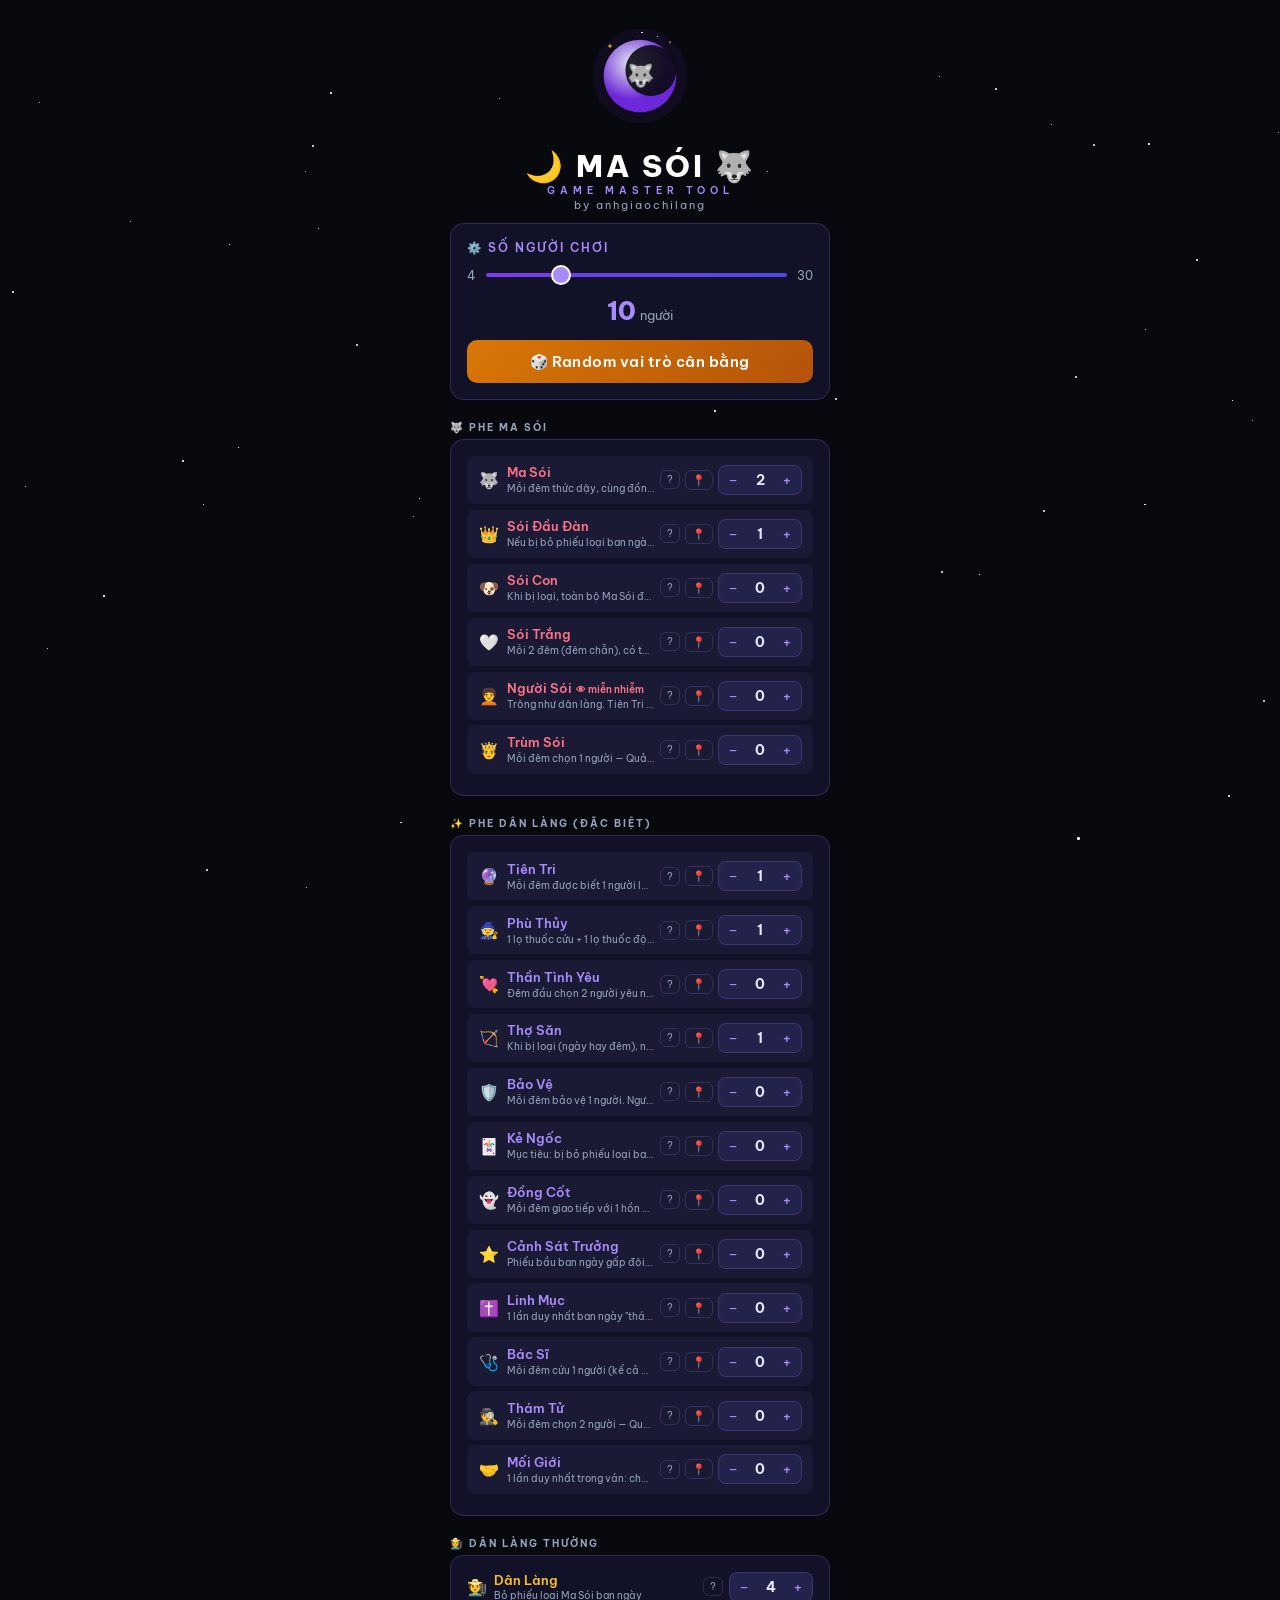
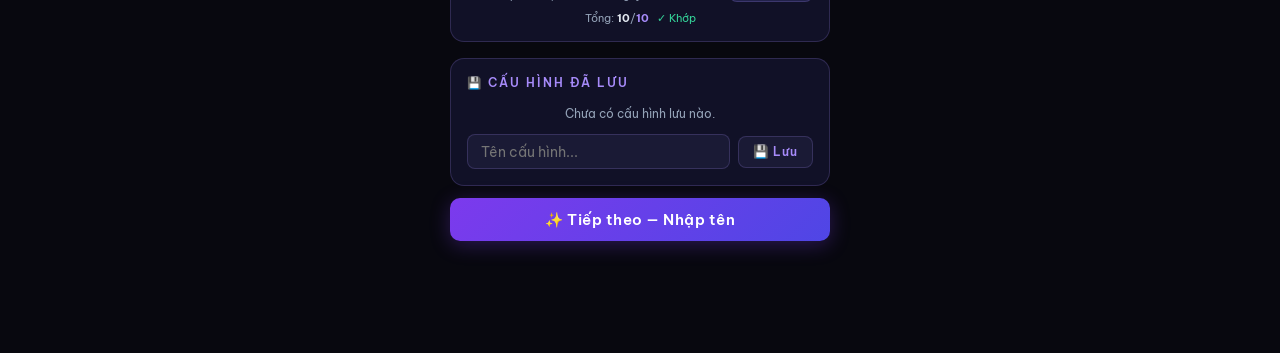
==== commit d872c693: "fix: log đêm không trùng khi GM chọn lại + banner cài PWA - logNReplace(): xoá entry cũ cùng vai trư" ====
--- a/index.html
+++ b/index.html
@@ -82,6 +82,12 @@
     <div class="logo-sub">GAME MASTER TOOL</div>
     <div class="logo-tag">by anhgiaochilang</div>
   </div>
+  <div id="pwa-banner" style="display:none;width:100%;max-width:380px;margin:.3rem 0 .1rem">
+    <button class="btn btn-secondary btn-sm" id="pwa-install-btn" style="width:100%;background:rgba(124,58,237,.12);border-color:rgba(124,58,237,.4);color:var(--acc)">📲 Cài app lên màn hình chính</button>
+  </div>
+  <div id="pwa-ios-tip" style="display:none;width:100%;max-width:380px;font-size:.72rem;color:var(--muted);text-align:center;margin:.3rem 0 .1rem;background:rgba(167,139,250,.07);border:1px solid rgba(167,139,250,.15);border-radius:8px;padding:.45rem .7rem;line-height:1.6">
+    📲 Cài app: Safari → nút <strong style="color:var(--acc)">⎙ Chia sẻ</strong> → <strong style="color:var(--acc)">Thêm vào màn hình chính</strong>
+  </div>
   <div style="height:.5rem"></div>
   <div class="card">
     <div class="card-hd">⚙️ Số người chơi</div>
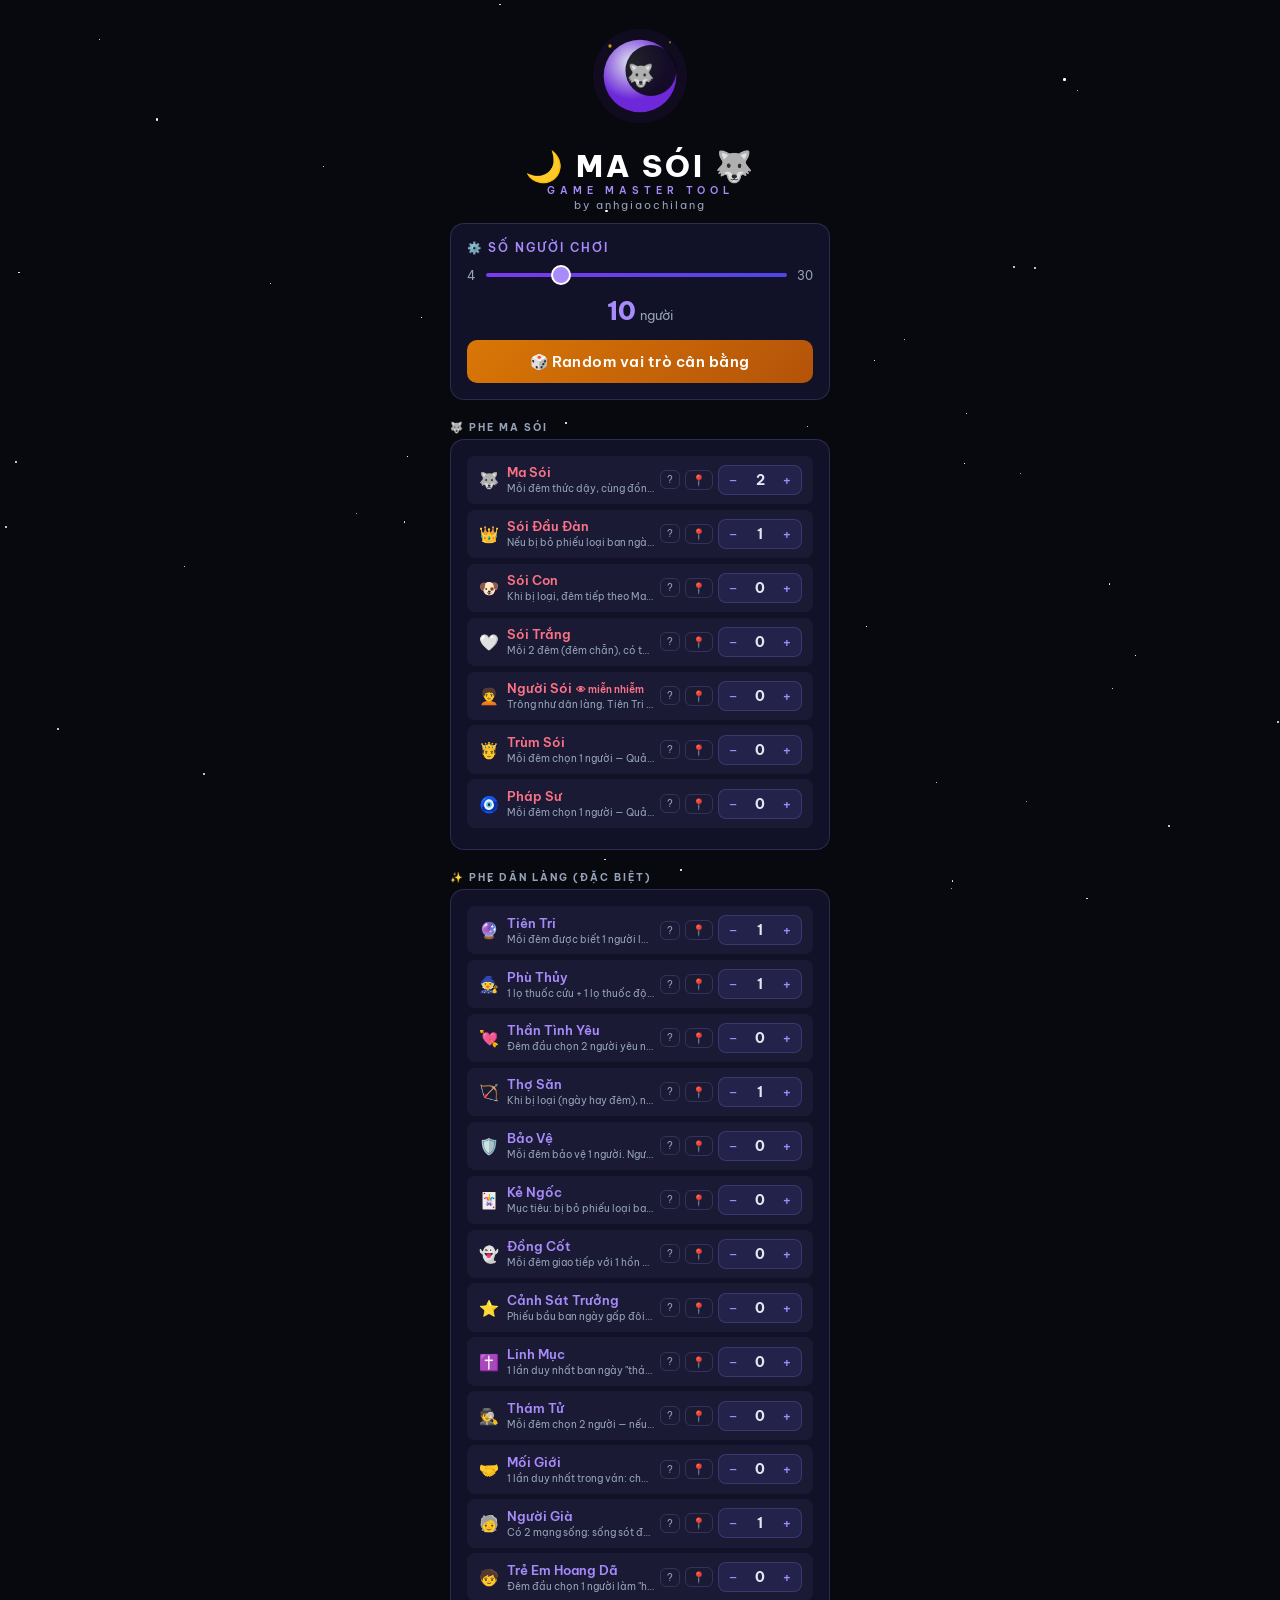
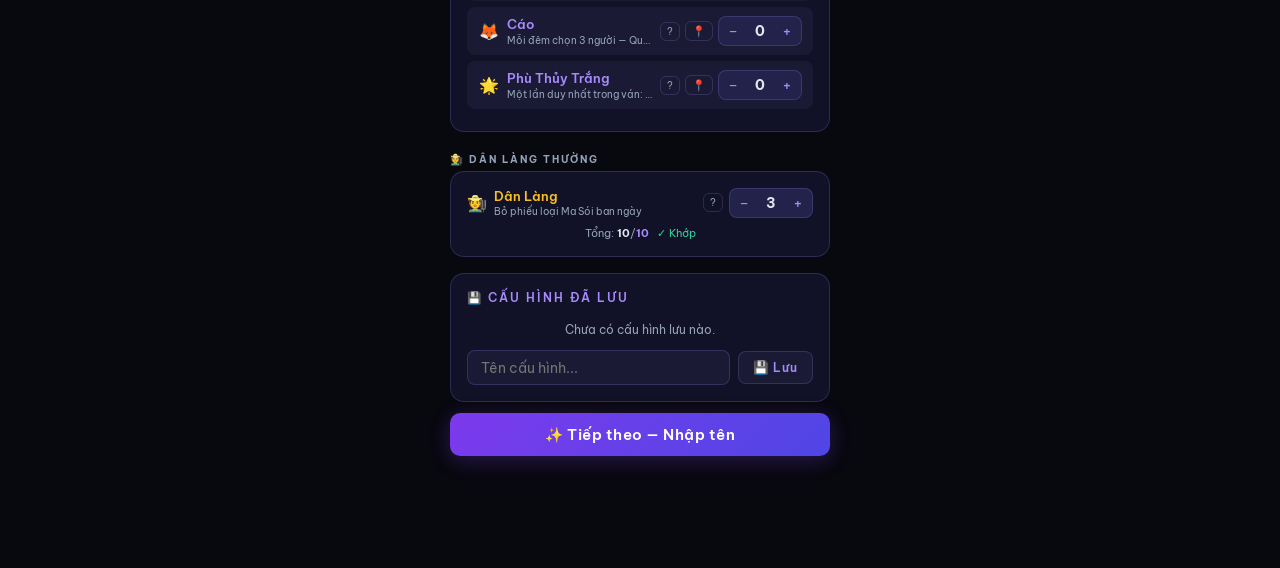
==== commit 1cd8fafc: "feat: 5 vai trò mới + Sói Con cắn đôi + bỏ Bác Sĩ + Thám Tử tiết lộ tên + narration fix Cơ chế mới: " ====
--- a/index.html
+++ b/index.html
@@ -326,7 +326,7 @@
   </div>
 </div>
 
-<script type="module" src="js/main.js?v=2"></script>
+<script type="module" src="js/main.js?v=3"></script>
 <script>
 if('serviceWorker' in navigator) {
   window.addEventListener('load', function() {
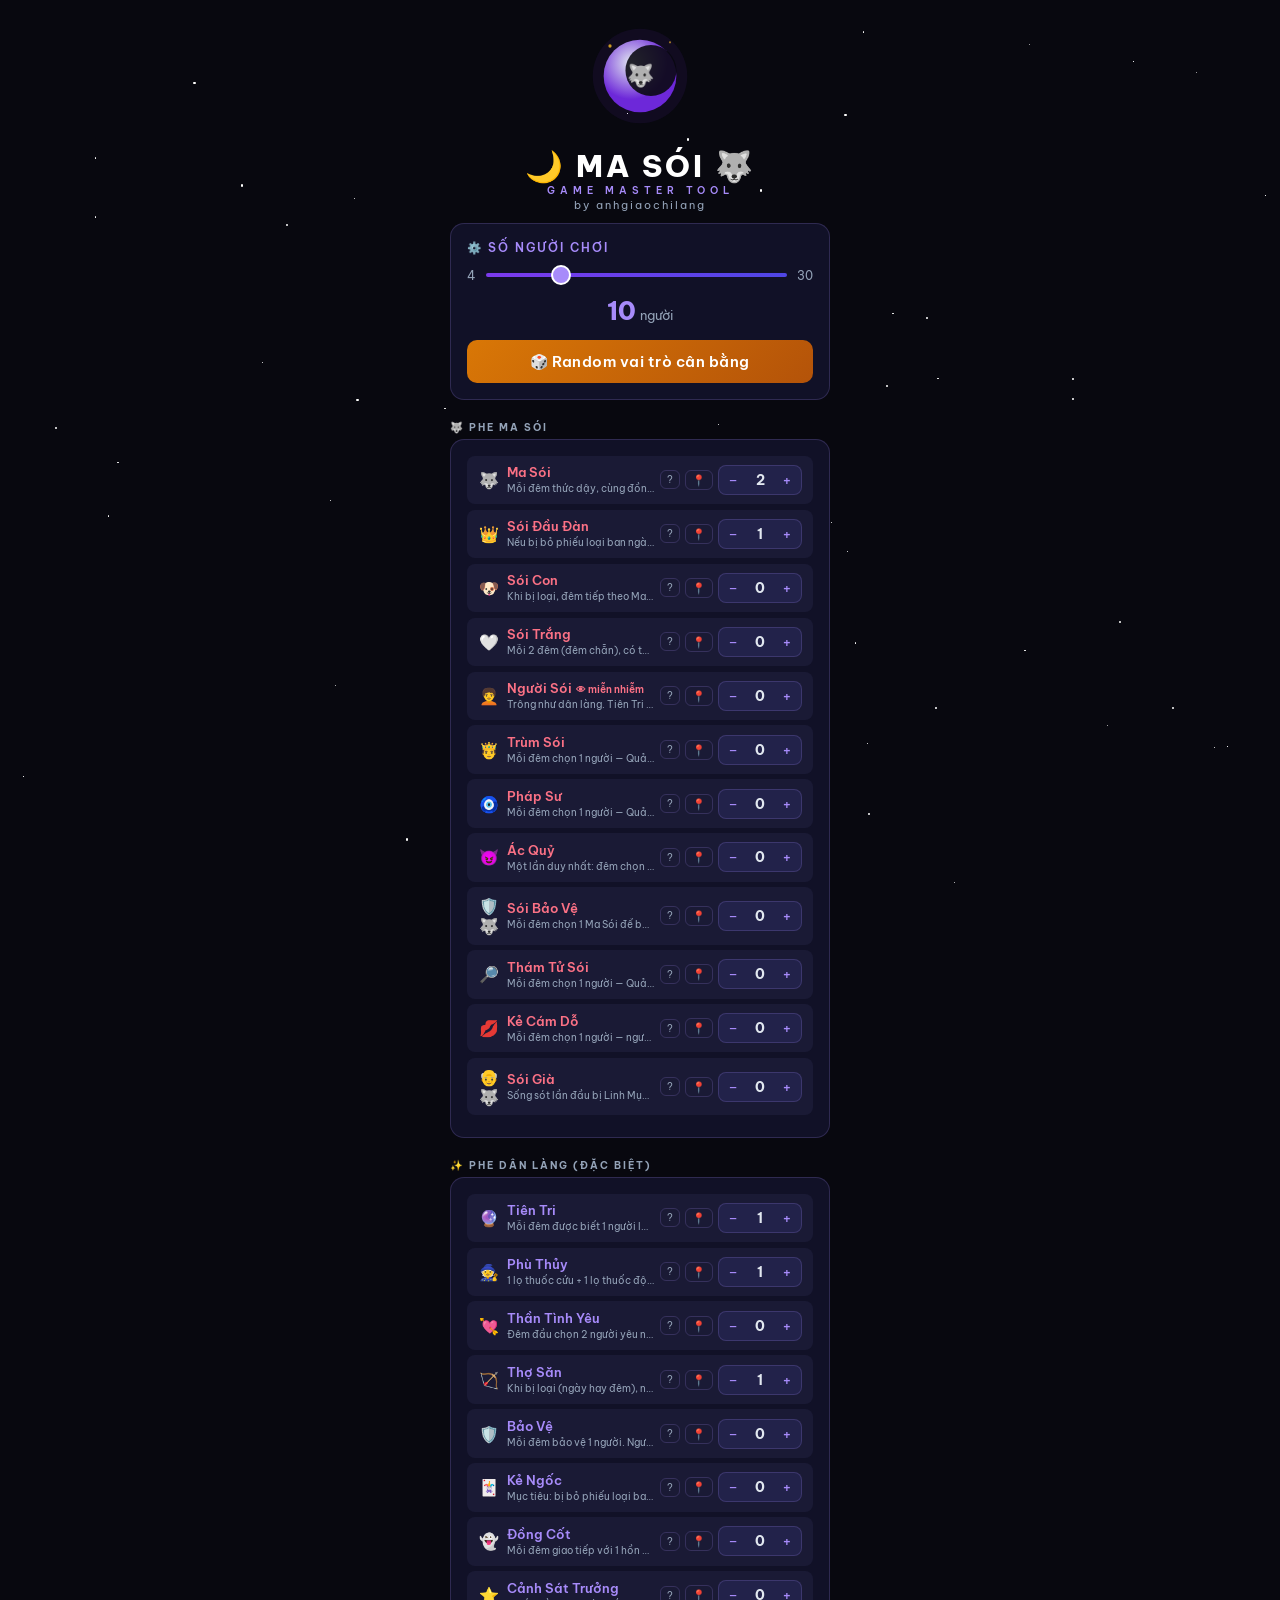
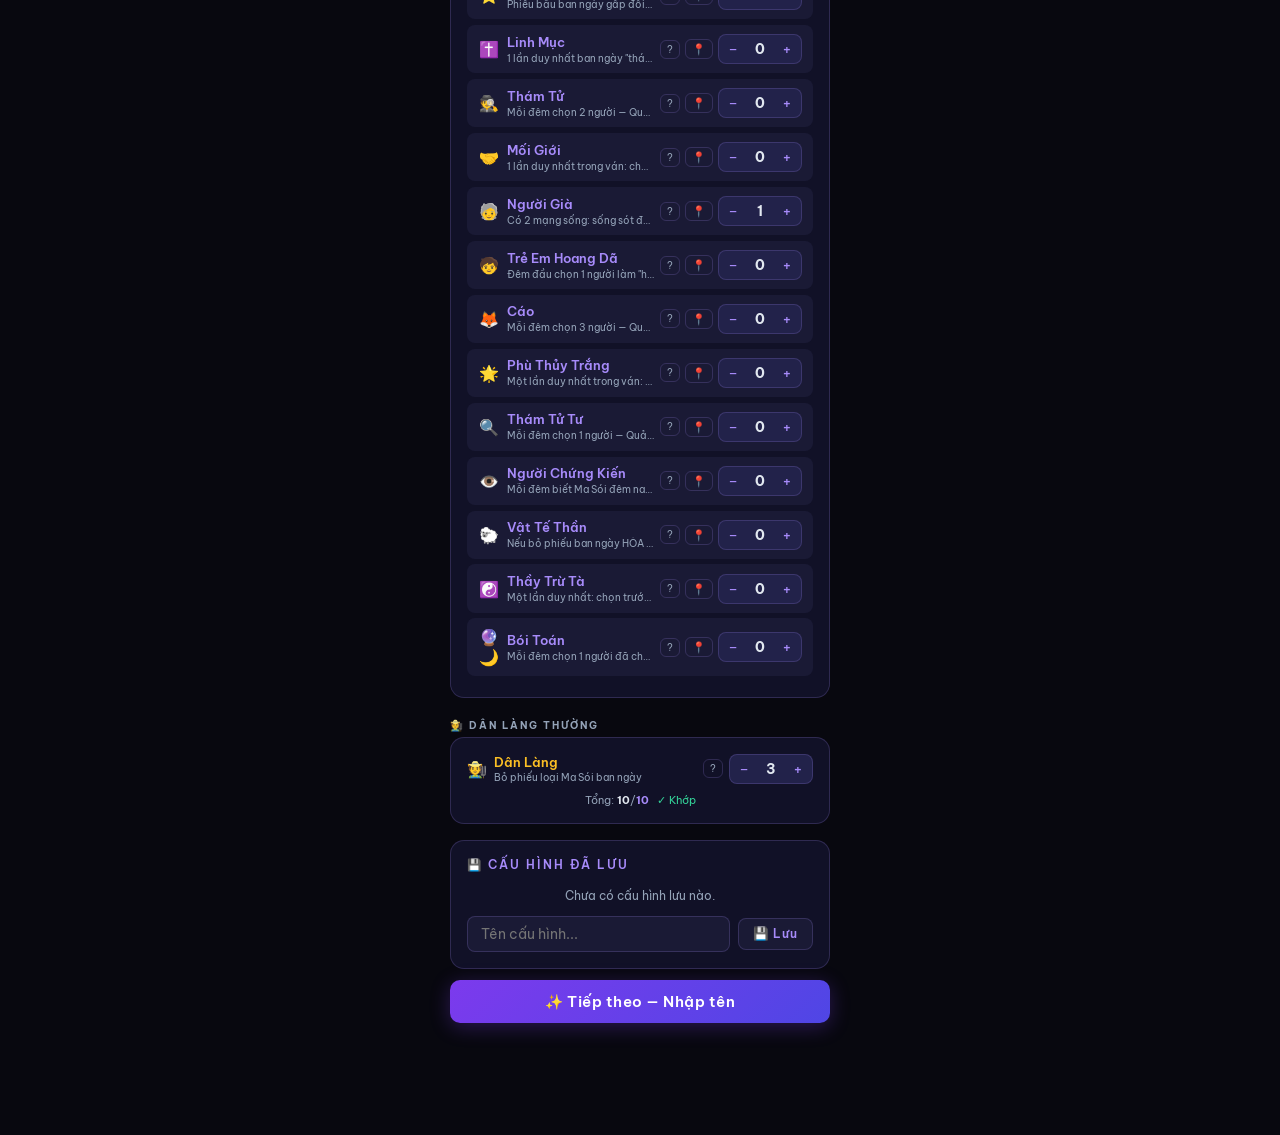
==== commit c2833da0: "feat: thêm 10 vai mới + sửa thám tử + kiểm tra logic toàn bộ Yêu cầu 1 - Thám Tử: hoàn lại cơ chế ch" ====
--- a/index.html
+++ b/index.html
@@ -326,7 +326,7 @@
   </div>
 </div>
 
-<script type="module" src="js/main.js?v=3"></script>
+<script type="module" src="js/main.js?v=4"></script>
 <script>
 if('serviceWorker' in navigator) {
   window.addEventListener('load', function() {
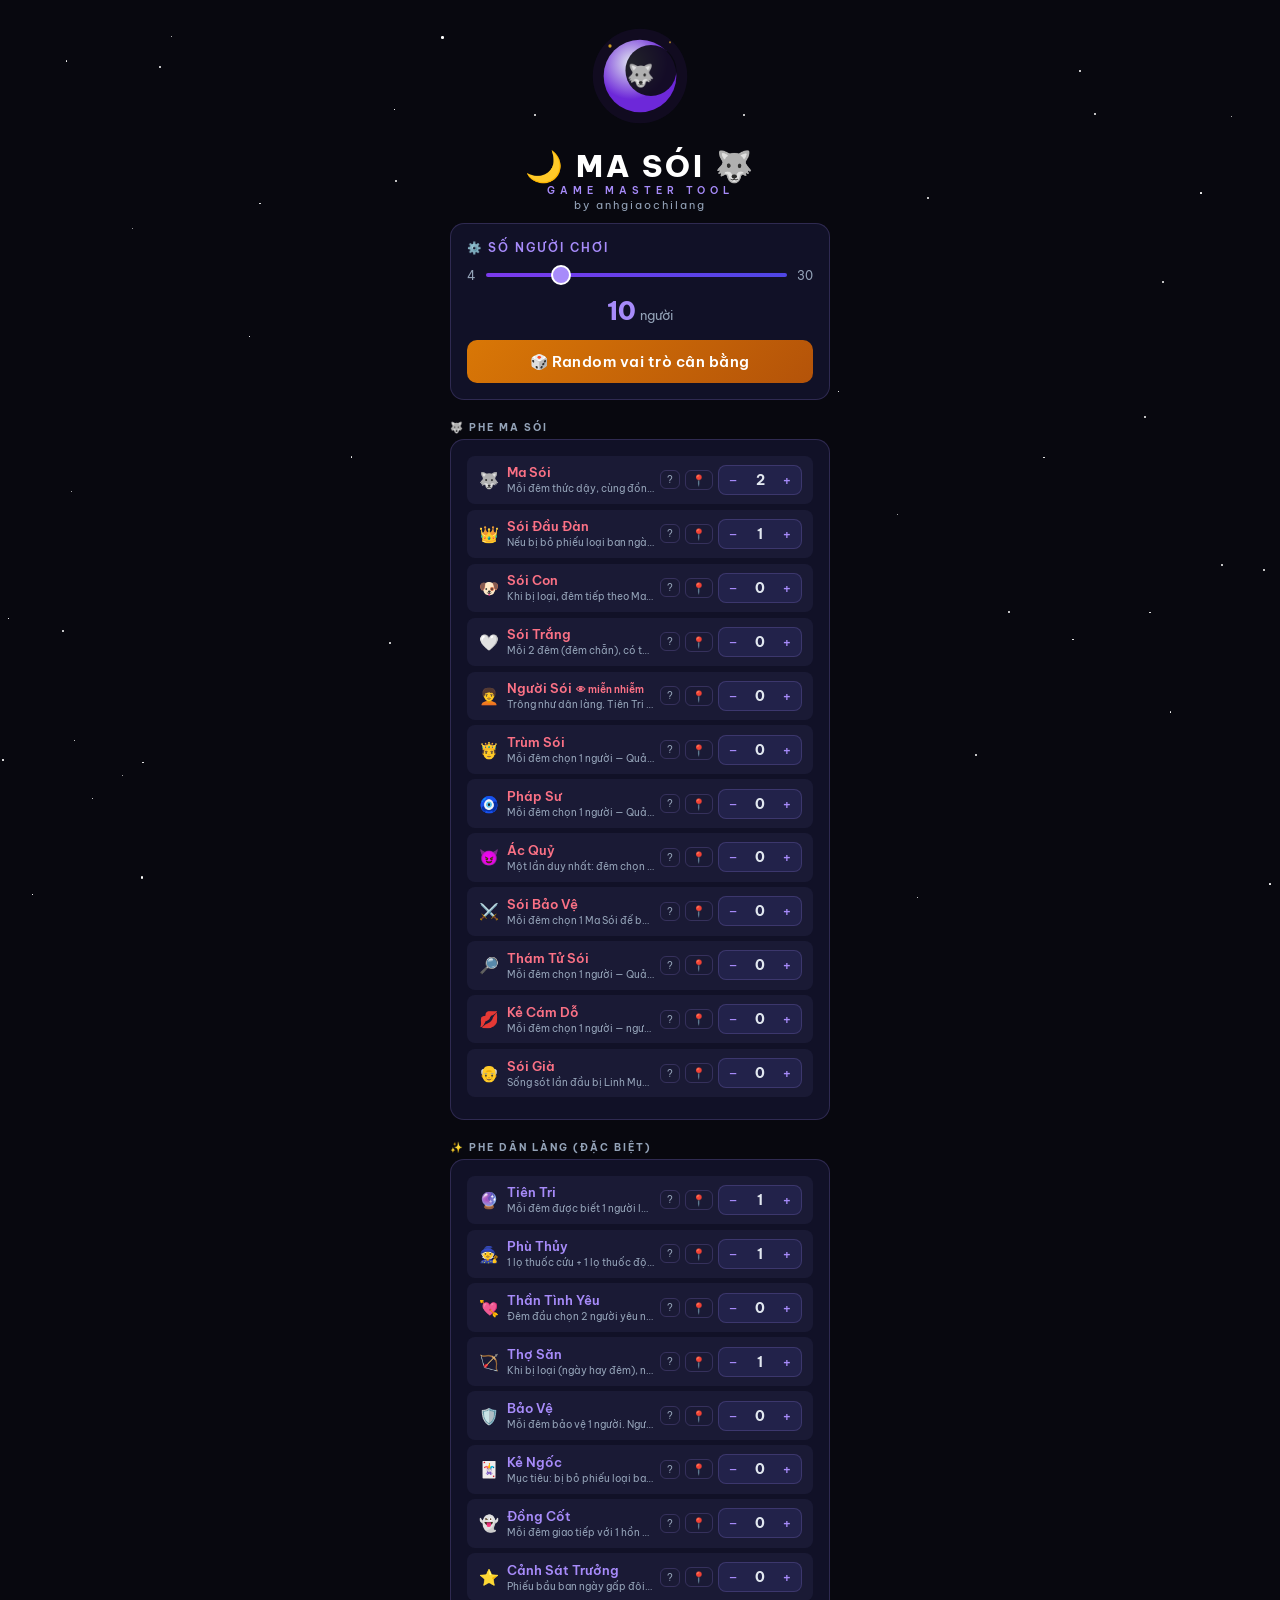
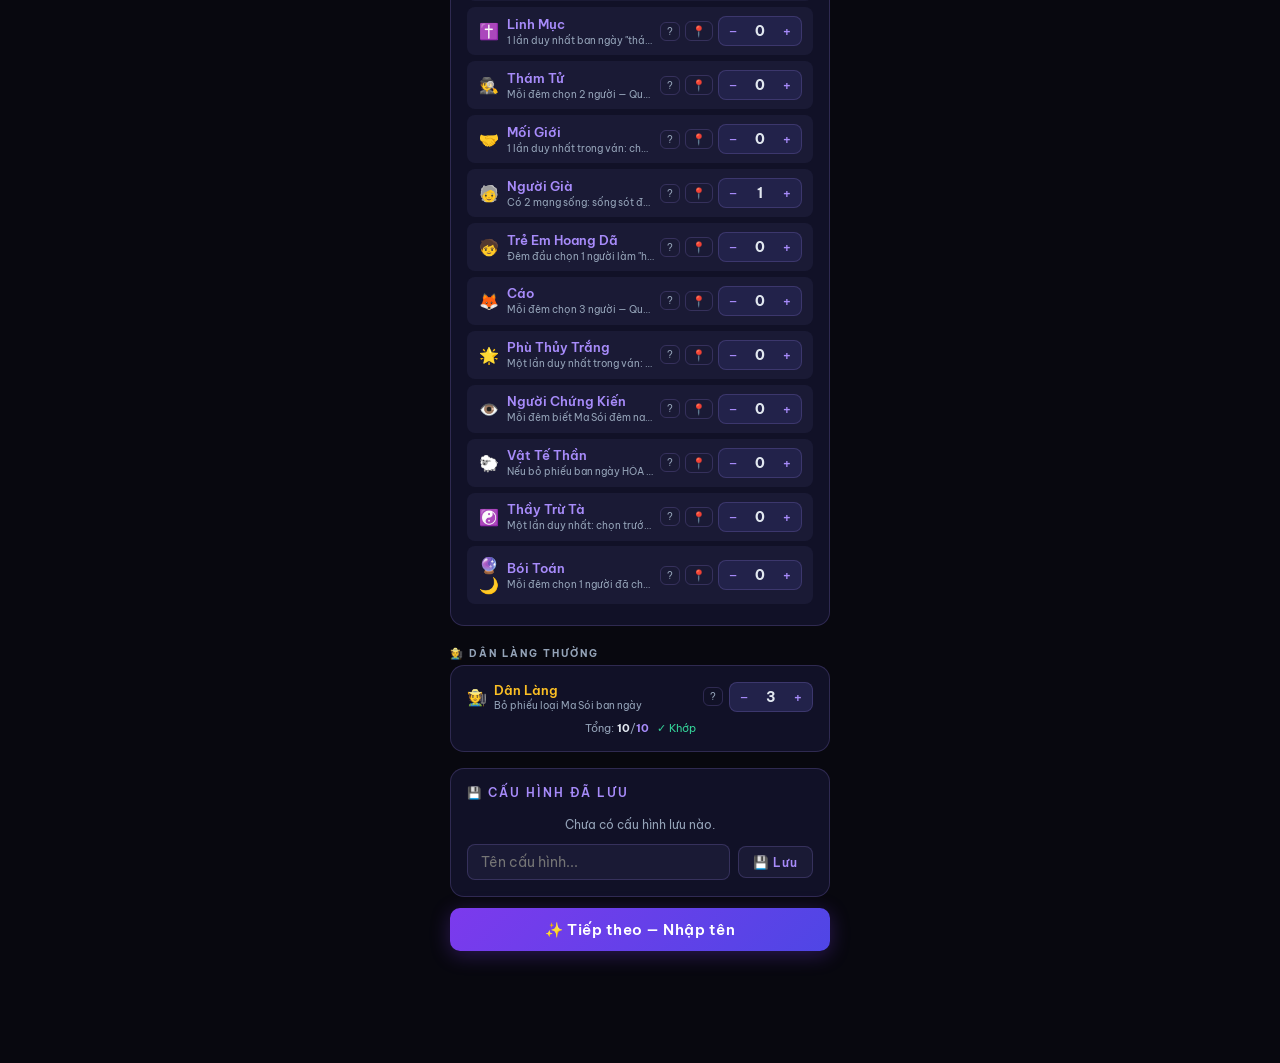
==== commit d10583dc: "fix: icon đơn cho Sói Bảo Vệ/Sói Già + bỏ vai Thám Tử Tư - wolfGuard: emoji 🛡️🐺 → ⚔️ (1 icon) - wolf" ====
--- a/index.html
+++ b/index.html
@@ -326,7 +326,7 @@
   </div>
 </div>
 
-<script type="module" src="js/main.js?v=4"></script>
+<script type="module" src="js/main.js?v=5"></script>
 <script>
 if('serviceWorker' in navigator) {
   window.addEventListener('load', function() {
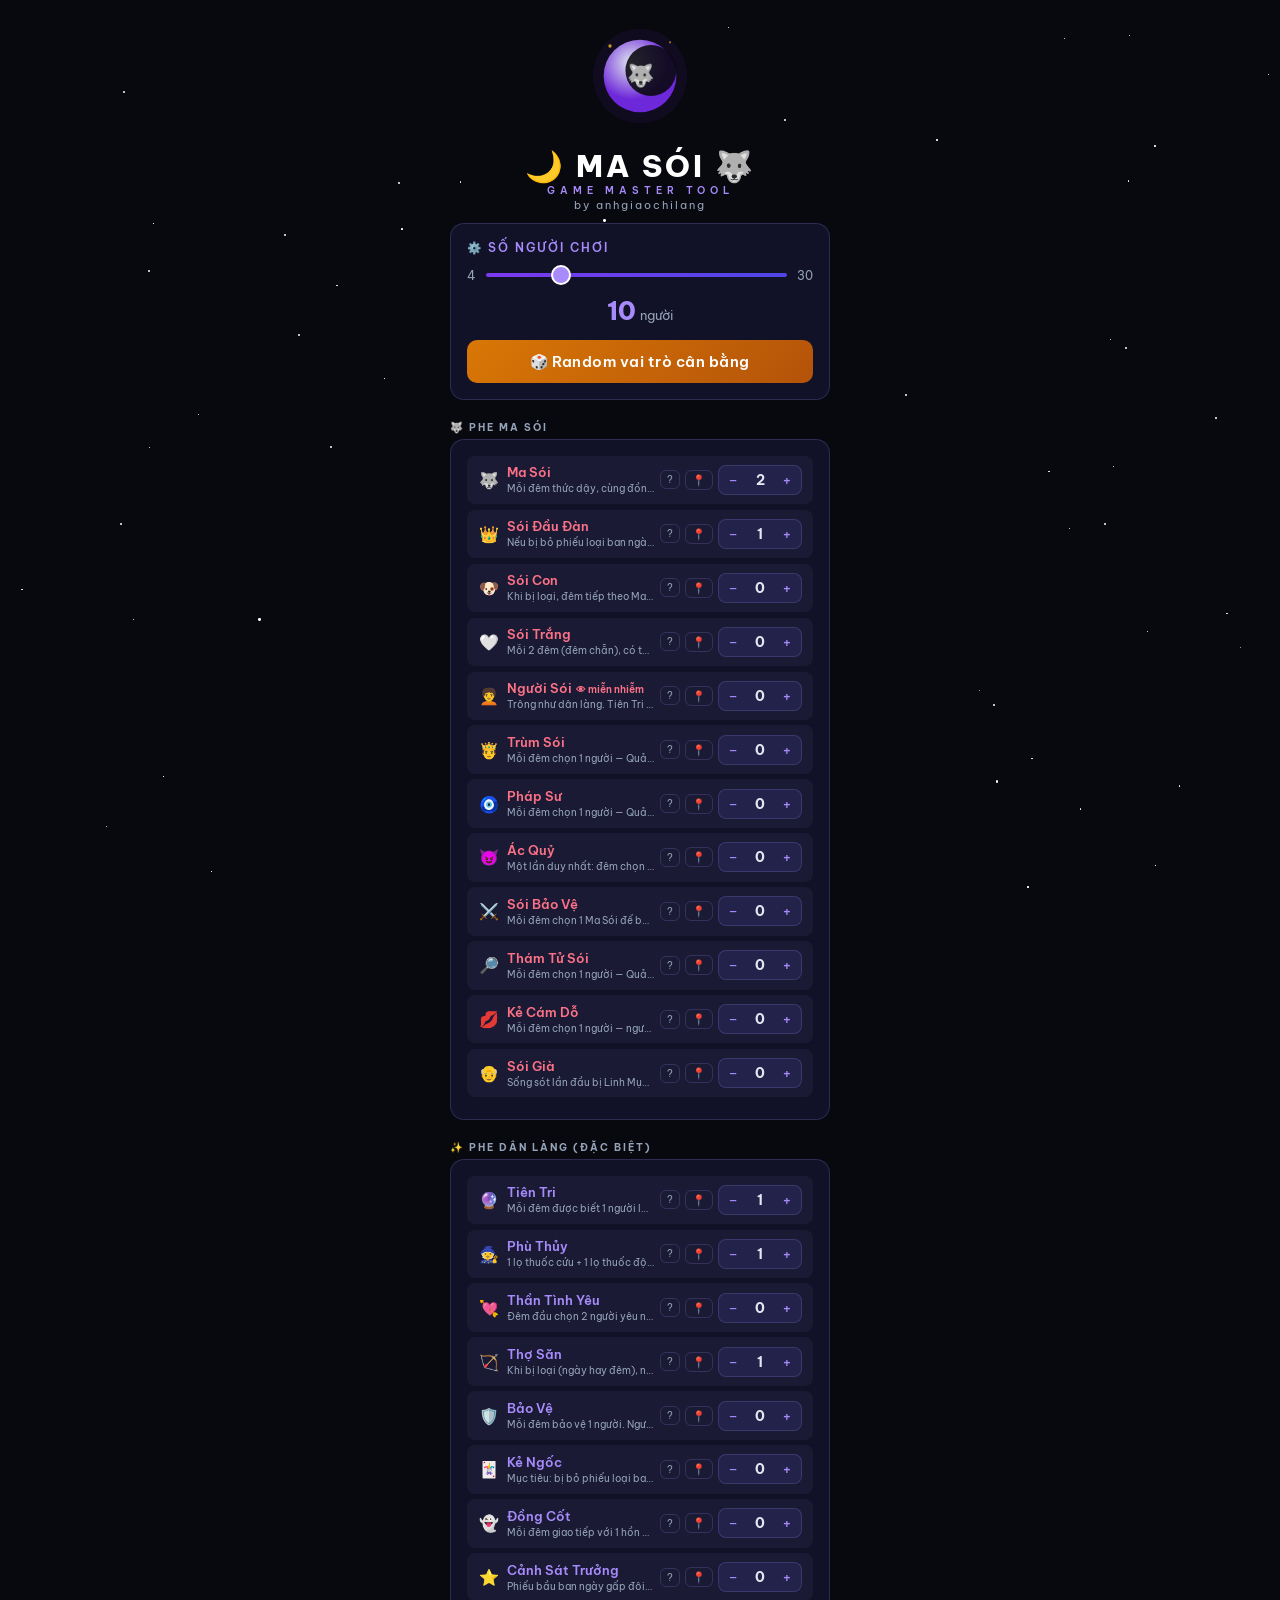
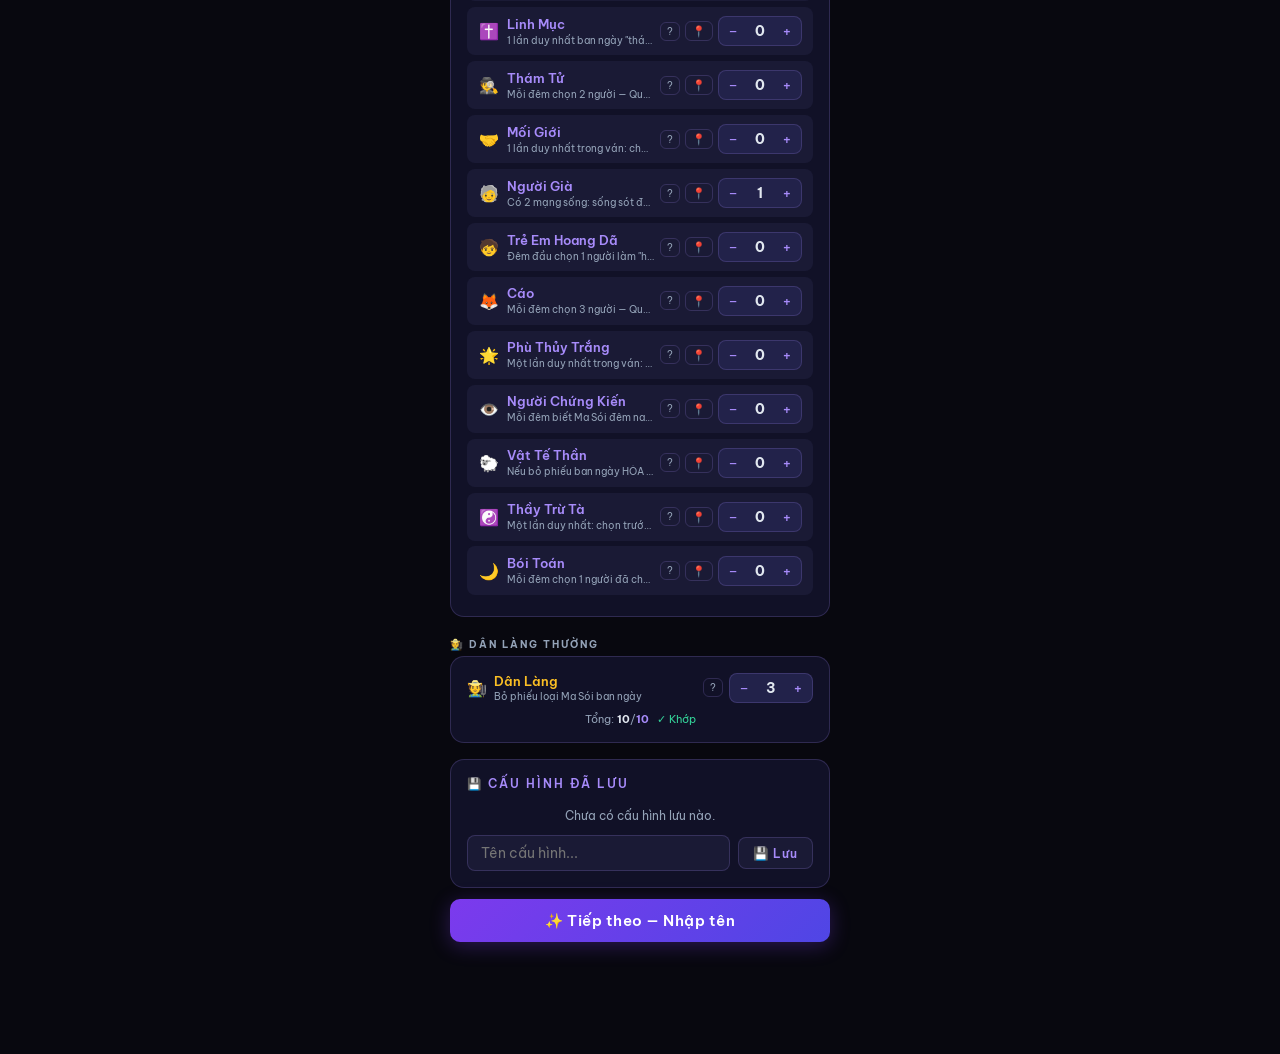
==== commit a1f99c23: "fix: icon đơn cho Bói Toán (🔮🌙 → 🌙) Co-Authored-By: Claude Sonnet 4.6 <noreply@anthropic.com>" ====
--- a/index.html
+++ b/index.html
@@ -326,7 +326,7 @@
   </div>
 </div>
 
-<script type="module" src="js/main.js?v=5"></script>
+<script type="module" src="js/main.js?v=6"></script>
 <script>
 if('serviceWorker' in navigator) {
   window.addEventListener('load', function() {
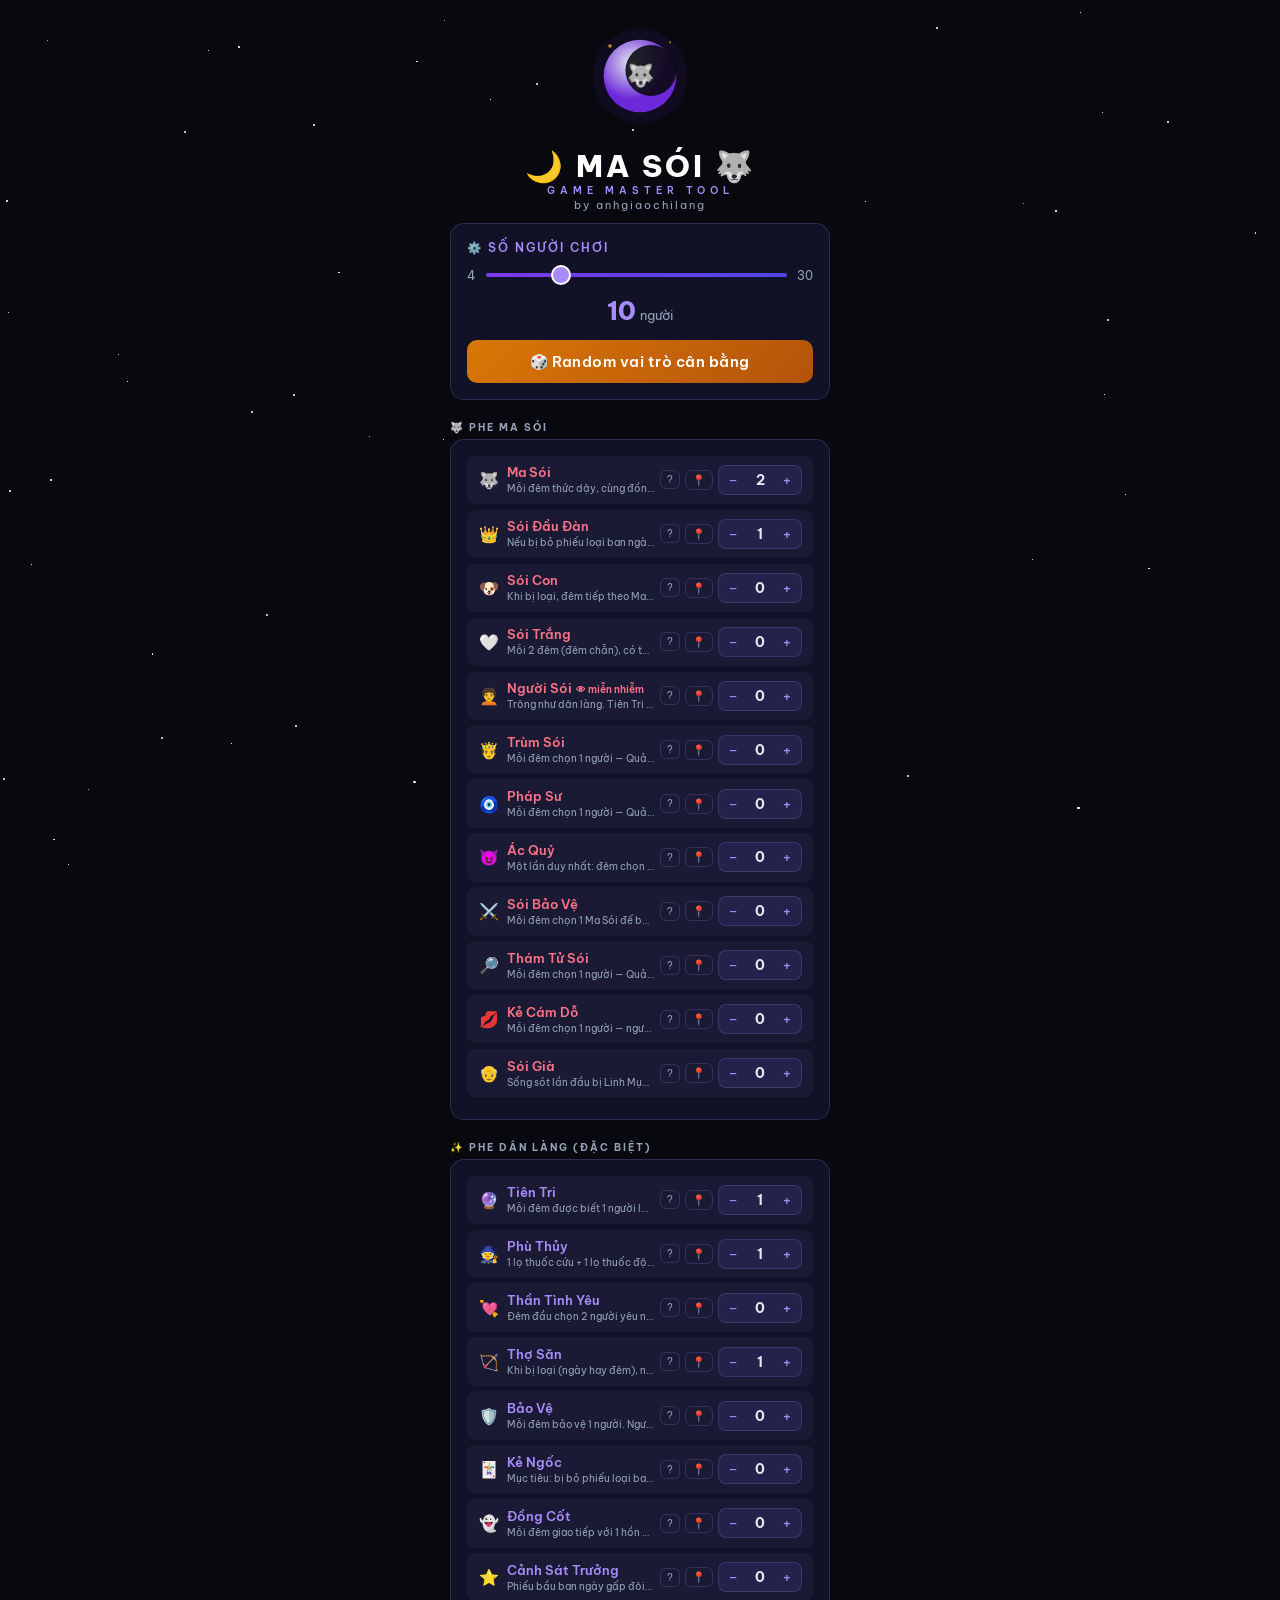
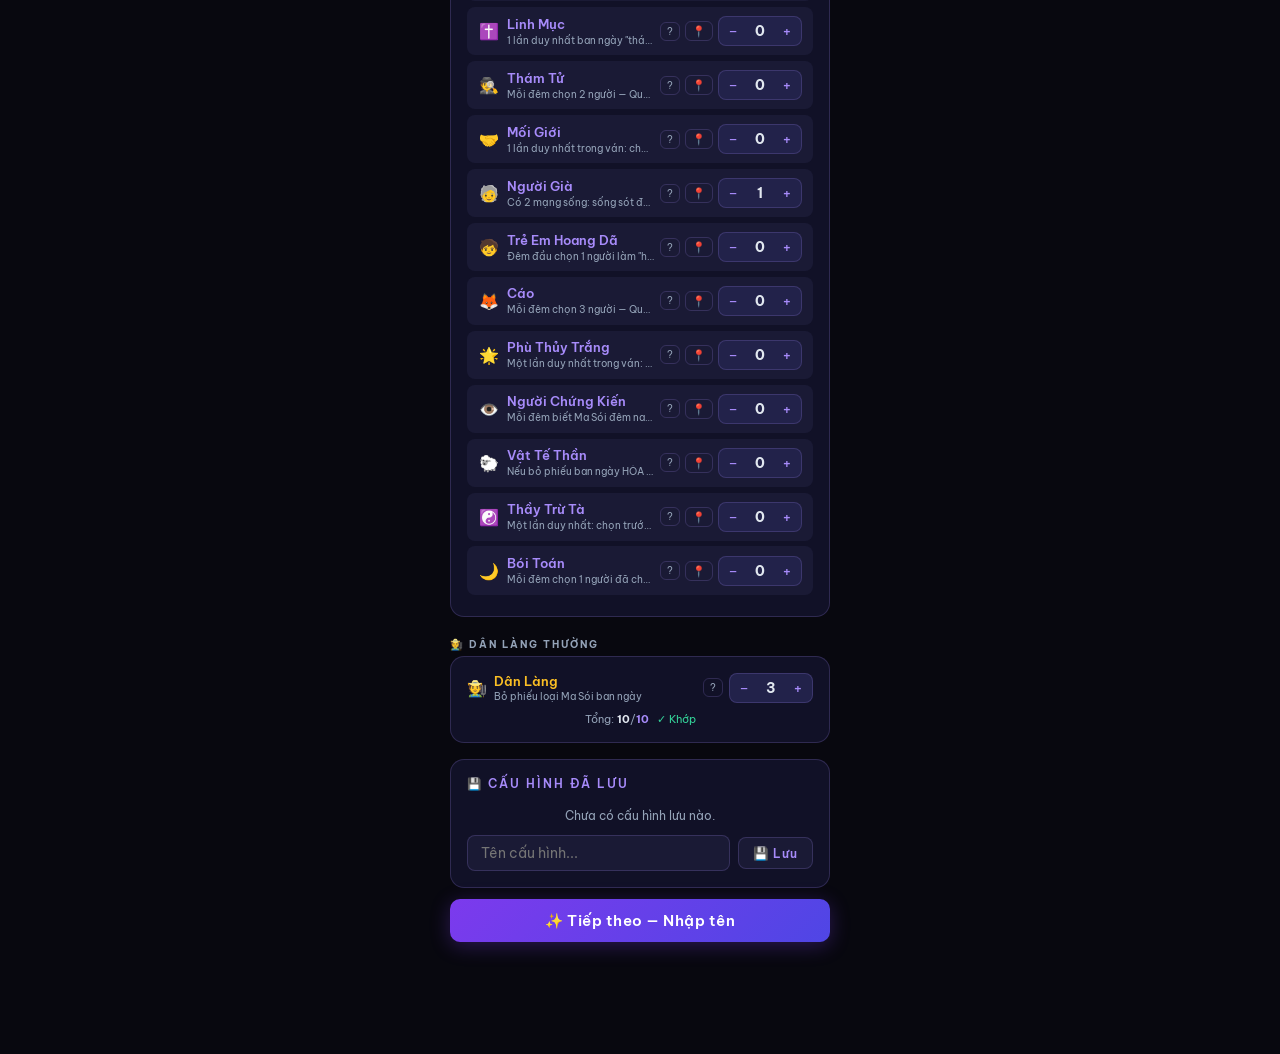
==== commit ea0ddec2: "feat: dùng ảnh đại diện làm icon thương hiệu (favicon + PWA + apple-touch)" ====
--- a/index.html
+++ b/index.html
@@ -10,7 +10,8 @@
 <meta name="apple-mobile-web-app-capable" content="yes">
 <meta name="apple-mobile-web-app-status-bar-style" content="black-translucent">
 <meta name="apple-mobile-web-app-title" content="Ma Sói">
-<link rel="apple-touch-icon" href="icons/icon.svg">
+<link rel="icon" type="image/png" href="icons/avatar.png">
+<link rel="apple-touch-icon" href="icons/avatar.png">
 </head>
 <body>
 <div id="stars"></div>
